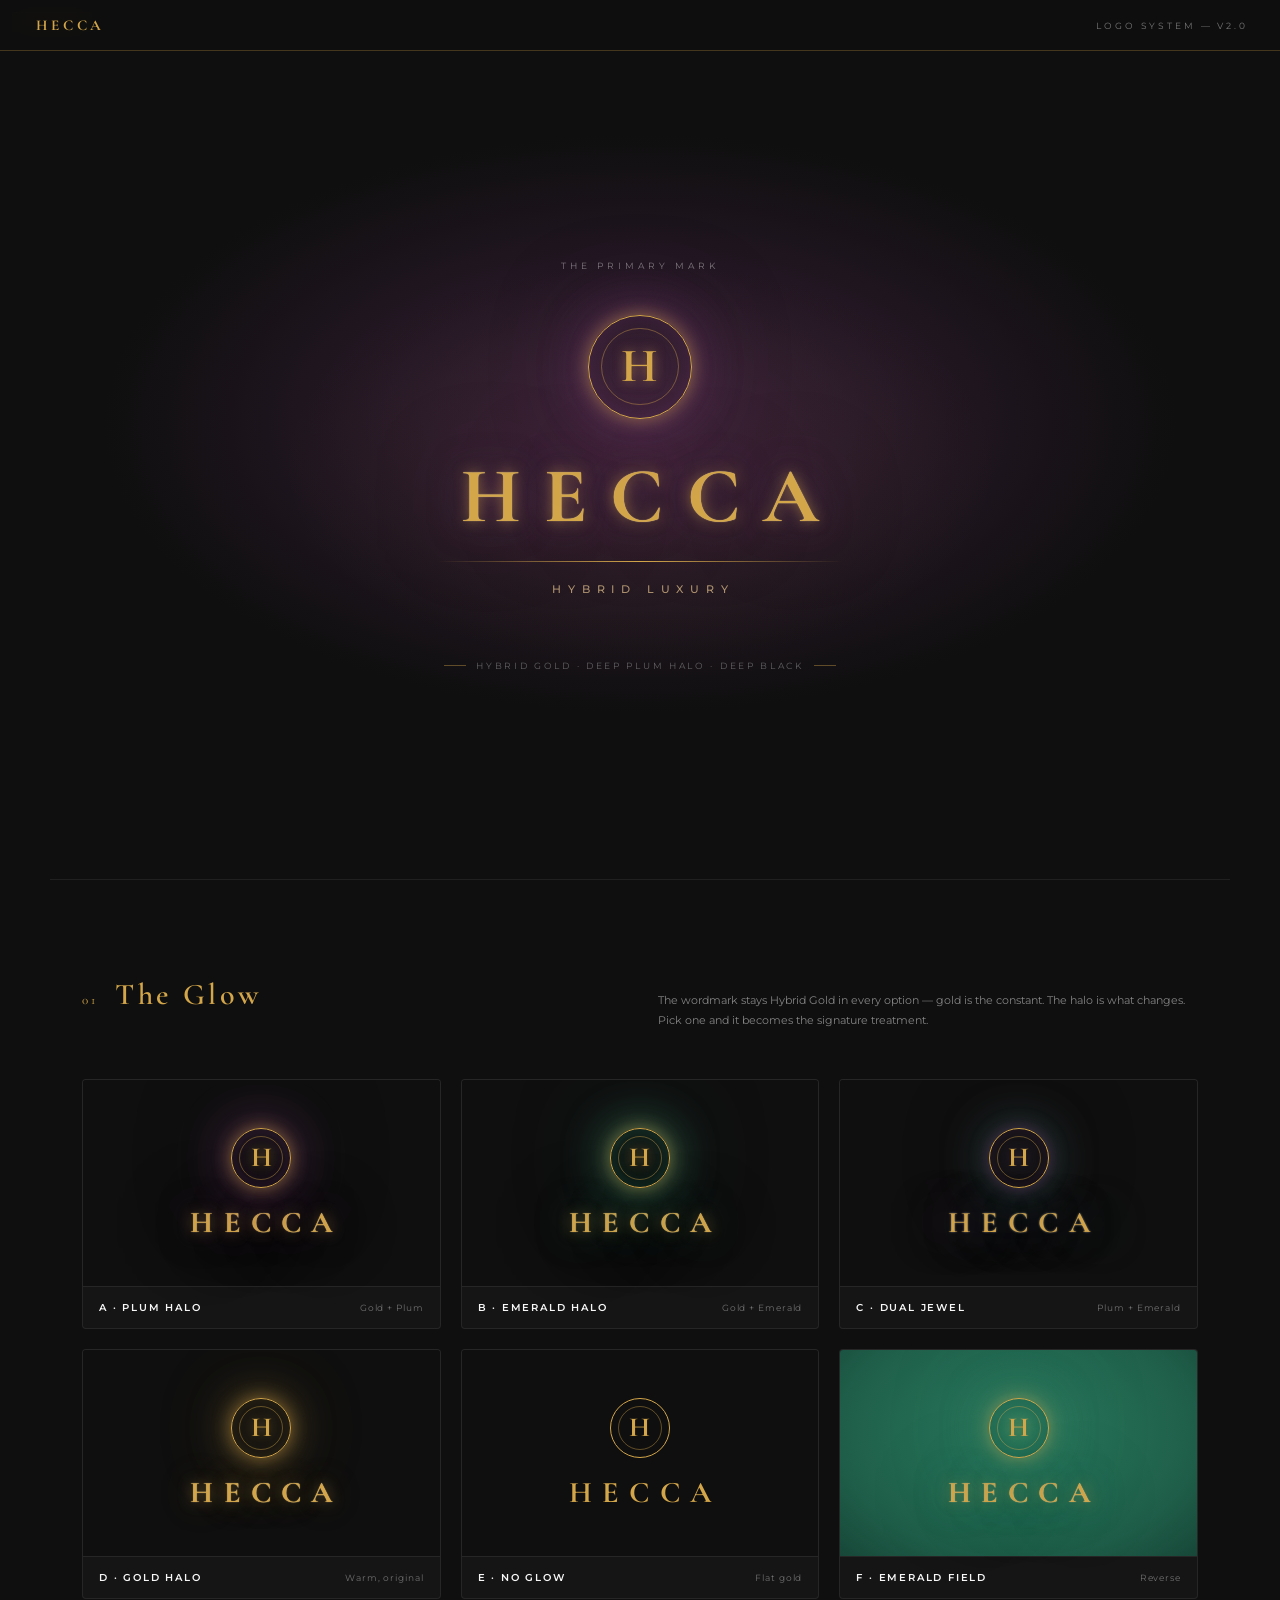
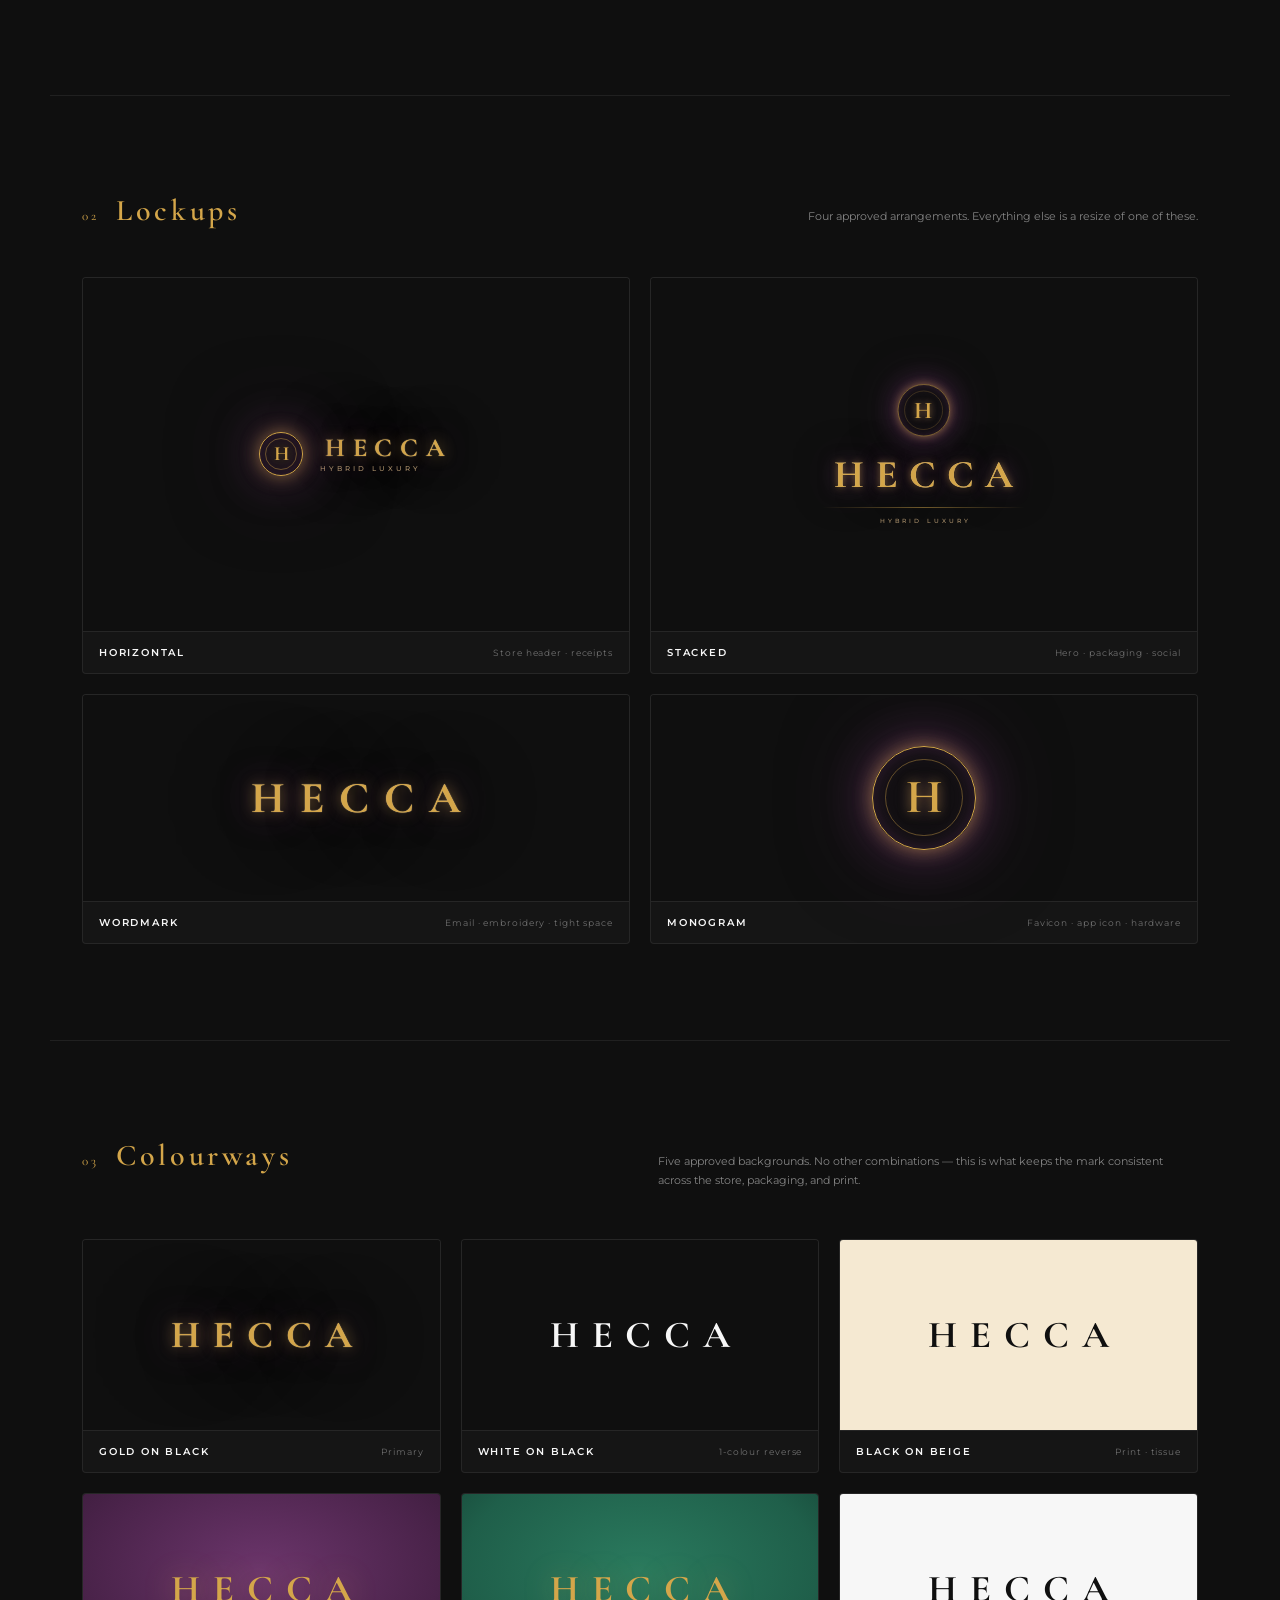
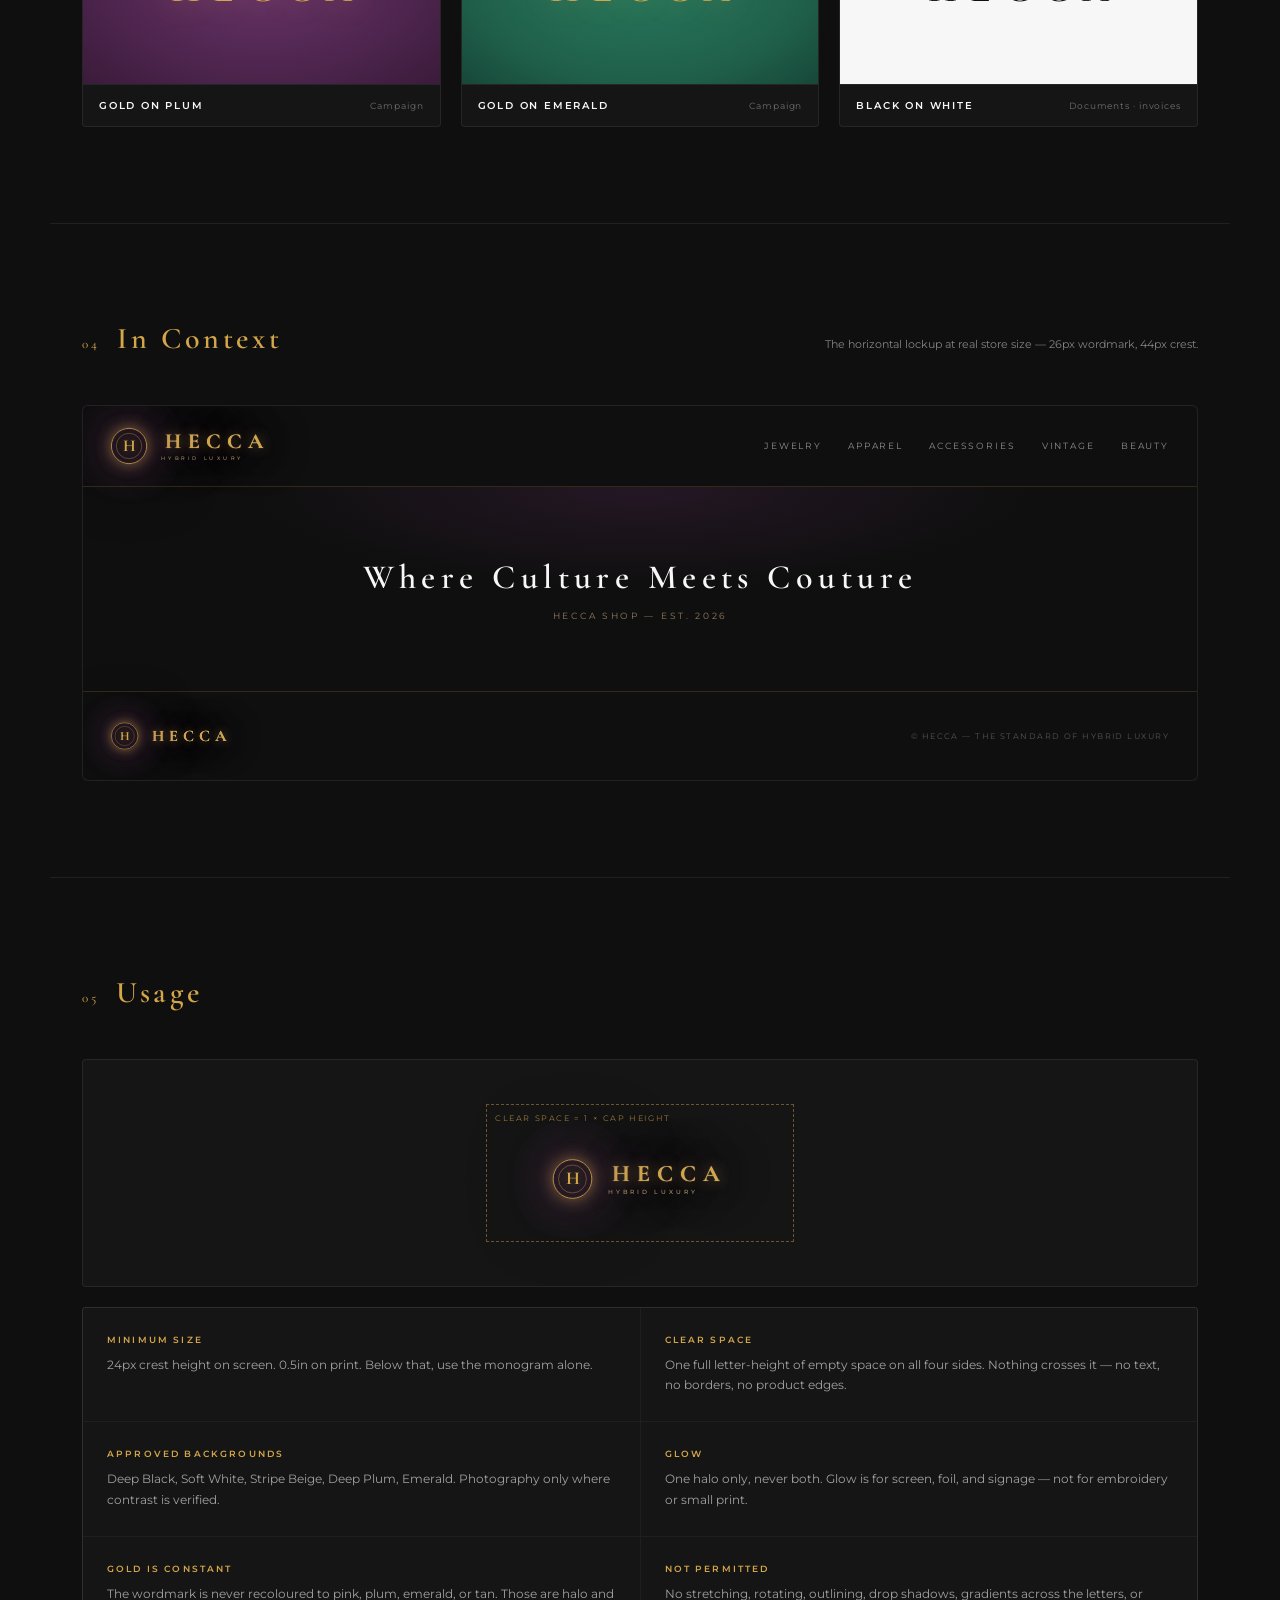
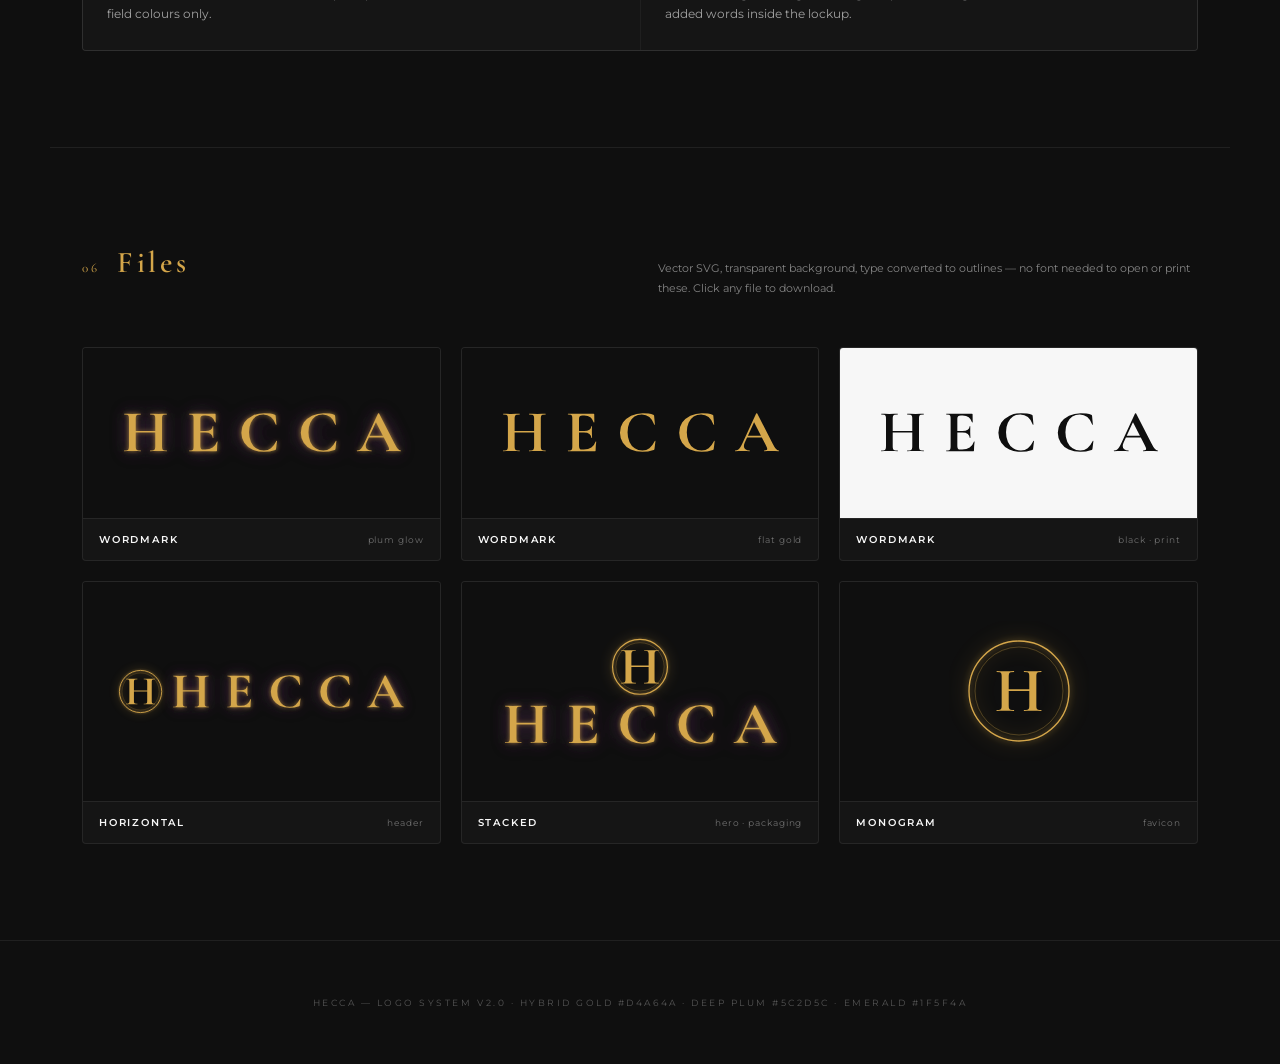
==== logo.html @ 0db58876 "Add HECCA logo system v2 with glow treatments - logo.html: spec sheet with six glow options, four lo" ====
<!DOCTYPE html>
<html lang="en">
<head>
<meta charset="UTF-8" />
<meta name="viewport" content="width=device-width, initial-scale=1.0" />
<title>HECCA — Logo System v2</title>
<link href="https://fonts.googleapis.com/css2?family=Cormorant+Garamond:ital,wght@0,400;0,500;0,600;0,700;1,400&family=Montserrat:wght@300;400;500;600;700&display=swap" rel="stylesheet" />
<style>
  :root{
    --gold:#D4A64A;
    --gold-hi:#EFD49A;
    --gold-lo:#B4863A;
    --black:#0F0F0F;
    --white:#F7F7F7;
    --pink:#E84C7F;
    --tan:#C8A97E;
    --beige:#F5E9D2;
    --plum:#5C2D5C;
    --emerald:#1F5F4A;
    --emerald-hi:#3E8C6E;
    --card:#151515;
    --line:rgba(212,166,74,.28);
  }
  *{box-sizing:border-box;margin:0;padding:0}
  html{scroll-behavior:smooth}
  body{
    background:var(--black);color:var(--white);
    font-family:'Montserrat',Arial,sans-serif;
    -webkit-font-smoothing:antialiased;
    overflow-x:hidden;
  }
  .display{font-family:'Cormorant Garamond',Georgia,serif}

  /* ============ TOP BAR ============ */
  .topbar{
    position:sticky;top:0;z-index:40;
    display:flex;justify-content:space-between;align-items:center;
    padding:16px 32px;
    background:rgba(15,15,15,.92);
    border-bottom:1px solid var(--line);
    backdrop-filter:blur(12px);
  }
  .tb-mark{
    font-family:'Cormorant Garamond',serif;font-weight:700;
    letter-spacing:.26em;font-size:15px;color:var(--gold);
    padding-left:.26em;
  }
  .tb-label{
    font-size:9px;letter-spacing:.32em;text-transform:uppercase;
    color:rgba(247,247,247,.45);
  }

  /* ============ HERO ============ */
  .hero{
    position:relative;min-height:92vh;
    display:flex;flex-direction:column;align-items:center;justify-content:center;
    padding:80px 24px;overflow:hidden;
  }
  .hero::before{
    content:'';position:absolute;inset:0;
    background:
      radial-gradient(ellipse 60% 50% at 50% 45%, rgba(92,45,92,.55) 0%, transparent 70%),
      radial-gradient(ellipse 40% 35% at 50% 50%, rgba(212,166,74,.10) 0%, transparent 70%);
    pointer-events:none;
  }
  .hero-inner{position:relative;z-index:1;display:flex;flex-direction:column;align-items:center}
  .eyebrow{
    font-size:9px;letter-spacing:.45em;text-transform:uppercase;
    color:rgba(247,247,247,.45);margin-bottom:44px;
  }
  .stamp{
    margin-top:64px;display:flex;gap:10px;align-items:center;
    font-size:9px;letter-spacing:.3em;text-transform:uppercase;
    color:rgba(247,247,247,.35);
  }
  .stamp i{width:22px;height:1px;background:rgba(212,166,74,.4);display:block}

  /* ============ LOCKUP PRIMITIVES ============ */
  .lockup{display:flex;flex-direction:column;align-items:center;gap:0}
  .crest{
    position:relative;
    width:1em;height:1em;border-radius:50%;
    border:1.5px solid var(--gold);
    display:grid;place-items:center;
    flex:none;
  }
  .crest::before{
    content:'';position:absolute;inset:12%;
    border-radius:50%;border:1px solid rgba(212,166,74,.42);
  }
  .crest-h{
    font-family:'Cormorant Garamond',serif;font-weight:700;
    font-size:.46em;line-height:1;color:var(--gold);
    padding-top:.02em;
  }
  .wordmark{
    font-family:'Cormorant Garamond',serif;font-weight:700;
    letter-spacing:.34em;padding-left:.34em;line-height:1;
    color:var(--gold);white-space:nowrap;
  }
  .tagline{
    font-size:8px;letter-spacing:.52em;padding-left:.52em;
    text-transform:uppercase;font-weight:500;
    color:rgba(200,169,126,.85);white-space:nowrap;
  }
  .hair{
    height:1px;background:linear-gradient(90deg,transparent,var(--gold),transparent);
  }

  /* ---- glow treatments ---- */
  [data-glow="plum"]{
    --g1:rgba(239,212,154,.9);
    --g2:rgba(212,166,74,.55);
    --g3:rgba(92,45,92,.85);
    --g4:rgba(92,45,92,.5);
  }
  [data-glow="emerald"]{
    --g1:rgba(239,212,154,.9);
    --g2:rgba(212,166,74,.5);
    --g3:rgba(62,140,110,.8);
    --g4:rgba(31,95,74,.55);
  }
  [data-glow="dual"]{
    --g1:rgba(247,247,247,.9);
    --g2:rgba(92,45,92,.8);
    --g3:rgba(31,95,74,.75);
    --g4:rgba(92,45,92,.35);
  }
  [data-glow="flat"]{
    --g1:transparent;--g2:transparent;--g3:transparent;--g4:transparent;
  }
  [data-glow="gold"]{
    --g1:rgba(239,212,154,.9);
    --g2:rgba(212,166,74,.55);
    --g3:rgba(212,166,74,.35);
    --g4:rgba(212,166,74,.18);
  }
  [data-glow] .wordmark, .wordmark[data-glow]{
    text-shadow:
      0 0 1px var(--g1),
      0 0 14px var(--g2),
      0 0 36px var(--g3),
      0 0 88px var(--g4);
  }
  [data-glow] .crest, .crest[data-glow]{
    box-shadow:
      0 0 18px var(--g2),
      0 0 46px var(--g3),
      0 0 90px var(--g4),
      inset 0 0 22px var(--g4);
  }
  [data-glow] .crest-h, .crest[data-glow] .crest-h{
    text-shadow:0 0 12px var(--g2), 0 0 30px var(--g3);
  }
  /* dual jewel reads as two separate light sources, not a single halo */
  [data-glow="dual"] .wordmark{
    text-shadow:
      -16px 0 44px rgba(92,45,92,.95),
      16px 0 44px rgba(31,95,74,.95),
      0 0 80px rgba(92,45,92,.45),
      0 0 2px rgba(247,247,247,.55);
  }

  /* sizes */
  .lx{--crest-size:60px}
  .lx .crest{font-size:var(--crest-size)}
  .lx .wordmark{font-size:30px}

  /* ---- stacked (hero) ---- */
  .lockup.stacked .crest{font-size:clamp(64px,9vw,104px);margin-bottom:38px}
  .lockup.stacked .wordmark{font-size:clamp(42px,8.5vw,78px);letter-spacing:.30em;padding-left:.30em}
  .lockup.stacked .wordmark + .hair{width:100%;margin:26px 0 20px}
  .lockup.stacked .tagline{font-size:11px;letter-spacing:.62em;padding-left:.62em}

  /* ---- horizontal ---- */
  .lockup.horizontal{
    flex-direction:row;align-items:center;gap:14px;
  }
  .lockup.horizontal .crest{font-size:44px;margin-bottom:0}
  .lockup.horizontal .wordmark{font-size:26px;letter-spacing:.30em;padding-left:.30em}
  .lockup.horizontal .stack{display:flex;flex-direction:column;gap:4px}
  .lockup.horizontal .tagline{font-size:6.5px;letter-spacing:.46em;padding-left:.46em}

  /* ============ SECTION SHELL ============ */
  section.block{
    max-width:1180px;margin:0 auto;padding:96px 32px;
    border-top:1px solid rgba(255,255,255,.07);
  }
  .sec-head{margin-bottom:48px;display:flex;align-items:baseline;gap:18px;flex-wrap:wrap}
  .sec-num{
    font-family:'Cormorant Garamond',serif;font-size:13px;
    color:var(--gold);letter-spacing:.2em;
  }
  .sec-title{
    font-family:'Cormorant Garamond',serif;font-size:30px;
    font-weight:600;letter-spacing:.12em;color:var(--gold);
  }
  .sec-note{
    font-size:11px;line-height:1.8;color:rgba(247,247,247,.5);
    max-width:540px;margin-left:auto;
  }

  /* ============ GRIDS ============ */
  .grid{display:grid;gap:20px}
  .g-3{grid-template-columns:repeat(3,1fr)}
  .g-2{grid-template-columns:repeat(2,1fr)}
  .g-5{grid-template-columns:repeat(5,1fr)}
  @media(max-width:900px){.g-3,.g-5{grid-template-columns:repeat(2,1fr)}.g-2{grid-template-columns:1fr}}
  @media(max-width:560px){.g-3,.g-5{grid-template-columns:1fr}}

  .tile{
    background:var(--card);
    border:1px solid rgba(255,255,255,.07);
    border-radius:4px;
    display:flex;flex-direction:column;
    overflow:hidden;
    text-decoration:none;color:inherit;
    transition:border-color .3s ease, transform .3s ease;
  }
  .tile:hover{border-color:var(--line);transform:translateY(-2px)}
  .tile-stage{
    flex:1;min-height:206px;
    display:flex;align-items:center;justify-content:center;
    padding:36px 20px;position:relative;
  }
  .tile-meta{
    border-top:1px solid rgba(255,255,255,.07);
    padding:14px 16px;display:flex;justify-content:space-between;
    align-items:baseline;gap:10px;
  }
  .tile-name{font-size:10px;letter-spacing:.18em;text-transform:uppercase;font-weight:600;color:var(--white)}
  .tile-desc{font-size:9px;letter-spacing:.1em;color:rgba(247,247,247,.4);text-align:right}
  .badge{
    position:absolute;top:12px;left:12px;
    font-size:8px;letter-spacing:.2em;text-transform:uppercase;
    padding:4px 8px;border-radius:2px;
    background:rgba(212,166,74,.14);color:var(--gold);
    border:1px solid rgba(212,166,74,.3);
  }

  /* colourway stages */
  .stage-black{background:var(--black)}
  .stage-plum{background:radial-gradient(ellipse at 50% 40%,#6B356B,#4A234A 70%,#3A1B3A)}
  .stage-emerald{background:radial-gradient(ellipse at 50% 40%,#2A7A5E,#1F5F4A 70%,#174738)}
  .stage-beige{background:var(--beige)}
  .stage-white{background:var(--white)}
  .stage-plum .wordmark,.stage-plum .crest-h{color:var(--gold)}
  .stage-emerald .wordmark,.stage-emerald .crest-h{color:var(--gold)}

  .mono-black .wordmark,.mono-black .crest-h{color:var(--black);text-shadow:none}
  .mono-black .crest{border-color:var(--black);box-shadow:none}
  .mono-black .crest::before{border-color:rgba(15,15,15,.4)}
  .mono-black .tagline{color:rgba(15,15,15,.55)}

  .mono-white .wordmark,.mono-white .crest-h{color:var(--white);text-shadow:none}
  .mono-white .crest{border-color:var(--white);box-shadow:none}
  .mono-white .crest::before{border-color:rgba(247,247,247,.45)}
  .mono-white .tagline{color:rgba(247,247,247,.55)}

  /* ============ HEADER PREVIEW ============ */
  .preview-shell{
    border:1px solid rgba(255,255,255,.08);
    border-radius:6px;overflow:hidden;background:var(--black);
  }
  .mock-header{
    display:flex;align-items:center;justify-content:space-between;
    padding:18px 28px;border-bottom:1px solid rgba(212,166,74,.18);
  }
  .mock-nav{display:flex;gap:26px}
  .mock-nav span{
    font-size:8.5px;letter-spacing:.22em;text-transform:uppercase;
    color:rgba(247,247,247,.55);
  }
  .mock-body{
    padding:70px 28px;text-align:center;
    background:
      radial-gradient(ellipse 50% 70% at 50% 0%, rgba(92,45,92,.28), transparent 70%),
      var(--black);
  }
  .mock-body .display{
    font-size:34px;font-weight:600;letter-spacing:.16em;color:var(--white);
  }
  .mock-body p{
    font-size:9px;letter-spacing:.3em;text-transform:uppercase;
    color:rgba(200,169,126,.7);margin-top:12px;
  }
  .mock-footer{
    display:flex;justify-content:space-between;align-items:center;
    padding:22px 28px;border-top:1px solid rgba(212,166,74,.18);
  }
  .mock-footer small{
    font-size:8px;letter-spacing:.18em;text-transform:uppercase;
    color:rgba(247,247,247,.3);
  }

  /* ============ RULES ============ */
  .rules{
    display:grid;grid-template-columns:repeat(2,1fr);gap:1px;
    background:rgba(255,255,255,.07);
    border:1px solid rgba(255,255,255,.07);border-radius:4px;overflow:hidden;
  }
  @media(max-width:760px){.rules{grid-template-columns:1fr}}
  .rule-cell{background:var(--card);padding:26px 24px}
  .rule-cell h4{
    font-size:9px;letter-spacing:.24em;text-transform:uppercase;
    color:var(--gold);margin-bottom:10px;font-weight:600;
  }
  .rule-cell p{font-size:11.5px;line-height:1.75;color:rgba(247,247,247,.62)}
  .dont{color:rgba(247,247,247,.42)}

  /* clear space diagram */
  .clearspace{
    display:flex;align-items:center;justify-content:center;
    padding:44px;background:var(--card);border-radius:4px;
    border:1px solid rgba(255,255,255,.07);
  }
  .cs-box{
    position:relative;padding:52px 56px 40px;
    border:1px dashed rgba(212,166,74,.45);
  }
  .cs-label{
    position:absolute;font-size:8px;letter-spacing:.2em;
    text-transform:uppercase;color:rgba(212,166,74,.7);
  }

  footer.page-foot{
    padding:56px 32px;text-align:center;
    border-top:1px solid rgba(255,255,255,.07);
  }
  footer.page-foot p{
    font-size:9px;letter-spacing:.28em;text-transform:uppercase;
    color:rgba(247,247,247,.3);
  }
</style>
</head>
<body>

<div class="topbar">
  <span class="tb-mark">HECCA</span>
  <span class="tb-label">Logo System — v2.0</span>
</div>

<!-- ============ HERO ============ -->
<div class="hero">
  <div class="hero-inner">
    <p class="eyebrow">The Primary Mark</p>

    <div class="lockup stacked" data-glow="plum">
      <div class="crest"><span class="crest-h">H</span></div>
      <div class="wordmark">HECCA</div>
      <div class="hair"></div>
      <div class="tagline">Hybrid Luxury</div>
    </div>

    <div class="stamp">
      <i></i><span>Hybrid Gold · Deep Plum halo · Deep Black</span><i></i>
    </div>
  </div>
</div>

<!-- ============ 01 GLOW OPTIONS ============ -->
<section class="block">
  <div class="sec-head">
    <span class="sec-num">01</span>
    <h2 class="sec-title">The Glow</h2>
    <p class="sec-note">
      The wordmark stays Hybrid Gold in every option — gold is the constant. The halo
      is what changes. Pick one and it becomes the signature treatment.
    </p>
  </div>

  <div class="grid g-3">
    <div class="tile">
      <div class="badge">Proposed</div>
      <div class="tile-stage stage-black">
        <div class="lockup lx" data-glow="plum">
          <div class="crest" style="margin-bottom:20px"><span class="crest-h">H</span></div>
          <div class="wordmark">HECCA</div>
        </div>
      </div>
      <div class="tile-meta">
        <span class="tile-name">A · Plum Halo</span>
        <span class="tile-desc">Gold + Plum</span>
      </div>
    </div>

    <div class="tile">
      <div class="tile-stage stage-black">
        <div class="lockup lx" data-glow="emerald">
          <div class="crest" style="margin-bottom:20px"><span class="crest-h">H</span></div>
          <div class="wordmark">HECCA</div>
        </div>
      </div>
      <div class="tile-meta">
        <span class="tile-name">B · Emerald Halo</span>
        <span class="tile-desc">Gold + Emerald</span>
      </div>
    </div>

    <div class="tile">
      <div class="tile-stage stage-black">
        <div class="lockup lx" data-glow="dual">
          <div class="crest" style="margin-bottom:20px"><span class="crest-h">H</span></div>
          <div class="wordmark">HECCA</div>
        </div>
      </div>
      <div class="tile-meta">
        <span class="tile-name">C · Dual Jewel</span>
        <span class="tile-desc">Plum + Emerald</span>
      </div>
    </div>

    <div class="tile">
      <div class="tile-stage stage-black">
        <div class="lockup lx" data-glow="gold">
          <div class="crest" style="margin-bottom:20px"><span class="crest-h">H</span></div>
          <div class="wordmark">HECCA</div>
        </div>
      </div>
      <div class="tile-meta">
        <span class="tile-name">D · Gold Halo</span>
        <span class="tile-desc">Warm, original</span>
      </div>
    </div>

    <div class="tile">
      <div class="tile-stage stage-black">
        <div class="lockup lx" data-glow="flat">
          <div class="crest" style="margin-bottom:20px"><span class="crest-h">H</span></div>
          <div class="wordmark">HECCA</div>
        </div>
      </div>
      <div class="tile-meta">
        <span class="tile-name">E · No Glow</span>
        <span class="tile-desc">Flat gold</span>
      </div>
    </div>

    <div class="tile">
      <div class="tile-stage stage-emerald">
        <div class="lockup lx" data-glow="emerald">
          <div class="crest" style="margin-bottom:20px"><span class="crest-h">H</span></div>
          <div class="wordmark">HECCA</div>
        </div>
      </div>
      <div class="tile-meta">
        <span class="tile-name">F · Emerald Field</span>
        <span class="tile-desc">Reverse</span>
      </div>
    </div>
  </div>
</section>

<!-- ============ 02 LOCKUPS ============ -->
<section class="block">
  <div class="sec-head">
    <span class="sec-num">02</span>
    <h2 class="sec-title">Lockups</h2>
    <p class="sec-note">
      Four approved arrangements. Everything else is a resize of one of these.
    </p>
  </div>

  <div class="grid g-2">
    <div class="tile">
      <div class="tile-stage stage-black">
        <div class="lockup horizontal" data-glow="plum">
          <div class="crest"><span class="crest-h">H</span></div>
          <div class="stack">
            <div class="wordmark">HECCA</div>
            <div class="tagline">Hybrid Luxury</div>
          </div>
        </div>
      </div>
      <div class="tile-meta">
        <span class="tile-name">Horizontal</span>
        <span class="tile-desc">Store header · receipts</span>
      </div>
    </div>

    <div class="tile">
      <div class="tile-stage stage-black" style="min-height:250px">
        <div class="lockup stacked" data-glow="plum" style="transform:scale(.5)">
          <div class="crest"><span class="crest-h">H</span></div>
          <div class="wordmark">HECCA</div>
          <div class="hair"></div>
          <div class="tagline">Hybrid Luxury</div>
        </div>
      </div>
      <div class="tile-meta">
        <span class="tile-name">Stacked</span>
        <span class="tile-desc">Hero · packaging · social</span>
      </div>
    </div>

    <div class="tile">
      <div class="tile-stage stage-black">
        <div class="wordmark" data-glow="plum" style="font-size:44px;color:var(--gold)">HECCA</div>
      </div>
      <div class="tile-meta">
        <span class="tile-name">Wordmark</span>
        <span class="tile-desc">Email · embroidery · tight space</span>
      </div>
    </div>

    <div class="tile">
      <div class="tile-stage stage-black">
        <div class="crest" data-glow="plum" style="font-size:104px"><span class="crest-h">H</span></div>
      </div>
      <div class="tile-meta">
        <span class="tile-name">Monogram</span>
        <span class="tile-desc">Favicon · app icon · hardware</span>
      </div>
    </div>
  </div>
</section>

<!-- ============ 03 COLOURWAYS ============ -->
<section class="block">
  <div class="sec-head">
    <span class="sec-num">03</span>
    <h2 class="sec-title">Colourways</h2>
    <p class="sec-note">
      Five approved backgrounds. No other combinations — this is what keeps the mark
      consistent across the store, packaging, and print.
    </p>
  </div>

  <div class="grid g-3">
    <div class="tile">
      <div class="tile-stage stage-black" style="min-height:190px">
        <div class="wordmark" data-glow="plum" style="font-size:38px;color:var(--gold)">HECCA</div>
      </div>
      <div class="tile-meta"><span class="tile-name">Gold on Black</span><span class="tile-desc">Primary</span></div>
    </div>

    <div class="tile">
      <div class="tile-stage stage-black mono-white" style="min-height:190px">
        <div class="wordmark" style="font-size:38px">HECCA</div>
      </div>
      <div class="tile-meta"><span class="tile-name">White on Black</span><span class="tile-desc">1-colour reverse</span></div>
    </div>

    <div class="tile">
      <div class="tile-stage stage-beige mono-black" style="min-height:190px">
        <div class="wordmark" style="font-size:38px">HECCA</div>
      </div>
      <div class="tile-meta"><span class="tile-name">Black on Beige</span><span class="tile-desc">Print · tissue</span></div>
    </div>

    <div class="tile">
      <div class="tile-stage stage-plum" style="min-height:190px">
        <div class="wordmark" style="font-size:38px;text-shadow:0 0 30px rgba(212,166,74,.45)">HECCA</div>
      </div>
      <div class="tile-meta"><span class="tile-name">Gold on Plum</span><span class="tile-desc">Campaign</span></div>
    </div>

    <div class="tile">
      <div class="tile-stage stage-emerald" style="min-height:190px">
        <div class="wordmark" style="font-size:38px;text-shadow:0 0 30px rgba(212,166,74,.4)">HECCA</div>
      </div>
      <div class="tile-meta"><span class="tile-name">Gold on Emerald</span><span class="tile-desc">Campaign</span></div>
    </div>

    <div class="tile">
      <div class="tile-stage stage-white mono-black" style="min-height:190px">
        <div class="wordmark" style="font-size:38px">HECCA</div>
      </div>
      <div class="tile-meta"><span class="tile-name">Black on White</span><span class="tile-desc">Documents · invoices</span></div>
    </div>
  </div>
</section>

<!-- ============ 04 IN CONTEXT ============ -->
<section class="block">
  <div class="sec-head">
    <span class="sec-num">04</span>
    <h2 class="sec-title">In Context</h2>
    <p class="sec-note">
      The horizontal lockup at real store size — 26px wordmark, 44px crest.
    </p>
  </div>

  <div class="preview-shell">
    <div class="mock-header">
      <div class="lockup horizontal" data-glow="plum" style="transform:scale(.82);transform-origin:left center">
        <div class="crest"><span class="crest-h">H</span></div>
        <div class="stack">
          <div class="wordmark">HECCA</div>
          <div class="tagline">Hybrid Luxury</div>
        </div>
      </div>
      <div class="mock-nav">
        <span>Jewelry</span><span>Apparel</span><span>Accessories</span><span>Vintage</span><span>Beauty</span>
      </div>
    </div>

    <div class="mock-body">
      <div class="display">Where Culture Meets Couture</div>
      <p>Hecca Shop — Est. 2026</p>
    </div>

    <div class="mock-footer">
      <div class="lockup horizontal" data-glow="plum" style="transform:scale(.62);transform-origin:left center">
        <div class="crest"><span class="crest-h">H</span></div>
        <div class="stack">
          <div class="wordmark">HECCA</div>
        </div>
      </div>
      <small>© HECCA — The Standard of Hybrid Luxury</small>
    </div>
  </div>
</section>

<!-- ============ 05 RULES ============ -->
<section class="block">
  <div class="sec-head">
    <span class="sec-num">05</span>
    <h2 class="sec-title">Usage</h2>
  </div>

  <div class="clearspace" style="margin-bottom:20px">
    <div class="cs-box">
      <span class="cs-label" style="top:8px;left:8px">Clear space = 1 × cap height</span>
      <div class="lockup horizontal" data-glow="plum" style="transform:scale(.9)">
        <div class="crest"><span class="crest-h">H</span></div>
        <div class="stack">
          <div class="wordmark">HECCA</div>
          <div class="tagline">Hybrid Luxury</div>
        </div>
      </div>
    </div>
  </div>

  <div class="rules">
    <div class="rule-cell">
      <h4>Minimum size</h4>
      <p>24px crest height on screen. 0.5in on print. Below that, use the monogram alone.</p>
    </div>
    <div class="rule-cell">
      <h4>Clear space</h4>
      <p>One full letter-height of empty space on all four sides. Nothing crosses it — no text, no borders, no product edges.</p>
    </div>
    <div class="rule-cell">
      <h4>Approved backgrounds</h4>
      <p>Deep Black, Soft White, Stripe Beige, Deep Plum, Emerald. Photography only where contrast is verified.</p>
    </div>
    <div class="rule-cell">
      <h4>Glow</h4>
      <p>One halo only, never both. Glow is for screen, foil, and signage — not for embroidery or small print.</p>
    </div>
    <div class="rule-cell">
      <h4>Gold is constant</h4>
      <p>The wordmark is never recoloured to pink, plum, emerald, or tan. Those are halo and field colours only.</p>
    </div>
    <div class="rule-cell">
      <h4 class="dont">Not permitted</h4>
      <p class="dont">No stretching, rotating, outlining, drop shadows, gradients across the letters, or added words inside the lockup.</p>
    </div>
  </div>
</section>

<!-- ============ 06 FILES ============ -->
<section class="block">
  <div class="sec-head">
    <span class="sec-num">06</span>
    <h2 class="sec-title">Files</h2>
    <p class="sec-note">
      Vector SVG, transparent background, type converted to outlines — no font needed
      to open or print these. Click any file to download.
    </p>
  </div>

  <div class="grid g-3">
    <a class="tile" href="logos/hecca-wordmark-plum.svg" download>
      <div class="tile-stage stage-black" style="min-height:170px">
        <img src="logos/hecca-wordmark-plum.svg" alt="HECCA wordmark with plum glow" style="max-width:100%;max-height:120px" />
      </div>
      <div class="tile-meta"><span class="tile-name">Wordmark</span><span class="tile-desc">plum glow</span></div>
    </a>

    <a class="tile" href="logos/hecca-wordmark-flat.svg" download>
      <div class="tile-stage stage-black" style="min-height:170px">
        <img src="logos/hecca-wordmark-flat.svg" alt="HECCA flat gold wordmark" style="max-width:100%;max-height:120px" />
      </div>
      <div class="tile-meta"><span class="tile-name">Wordmark</span><span class="tile-desc">flat gold</span></div>
    </a>

    <a class="tile" href="logos/hecca-wordmark-black.svg" download>
      <div class="tile-stage stage-white" style="min-height:170px">
        <img src="logos/hecca-wordmark-black.svg" alt="HECCA black wordmark" style="max-width:100%;max-height:120px" />
      </div>
      <div class="tile-meta"><span class="tile-name">Wordmark</span><span class="tile-desc">black · print</span></div>
    </a>

    <a class="tile" href="logos/hecca-lockup-horizontal-plum.svg" download>
      <div class="tile-stage stage-black" style="min-height:170px">
        <img src="logos/hecca-lockup-horizontal-plum.svg" alt="HECCA horizontal lockup" style="max-width:100%;max-height:100px" />
      </div>
      <div class="tile-meta"><span class="tile-name">Horizontal</span><span class="tile-desc">header</span></div>
    </a>

    <a class="tile" href="logos/hecca-lockup-stacked-plum.svg" download>
      <div class="tile-stage stage-black" style="min-height:170px">
        <img src="logos/hecca-lockup-stacked-plum.svg" alt="HECCA stacked lockup" style="max-width:100%;max-height:150px" />
      </div>
      <div class="tile-meta"><span class="tile-name">Stacked</span><span class="tile-desc">hero · packaging</span></div>
    </a>

    <a class="tile" href="logos/hecca-monogram-plum.svg" download>
      <div class="tile-stage stage-black" style="min-height:170px">
        <img src="logos/hecca-monogram-plum.svg" alt="HECCA monogram" style="max-width:100%;max-height:140px" />
      </div>
      <div class="tile-meta"><span class="tile-name">Monogram</span><span class="tile-desc">favicon</span></div>
    </a>
  </div>
</section>

<footer class="page-foot">
  <p>HECCA — Logo System v2.0 · Hybrid Gold #D4A64A · Deep Plum #5C2D5C · Emerald #1F5F4A</p>
</footer>

</body>
</html>
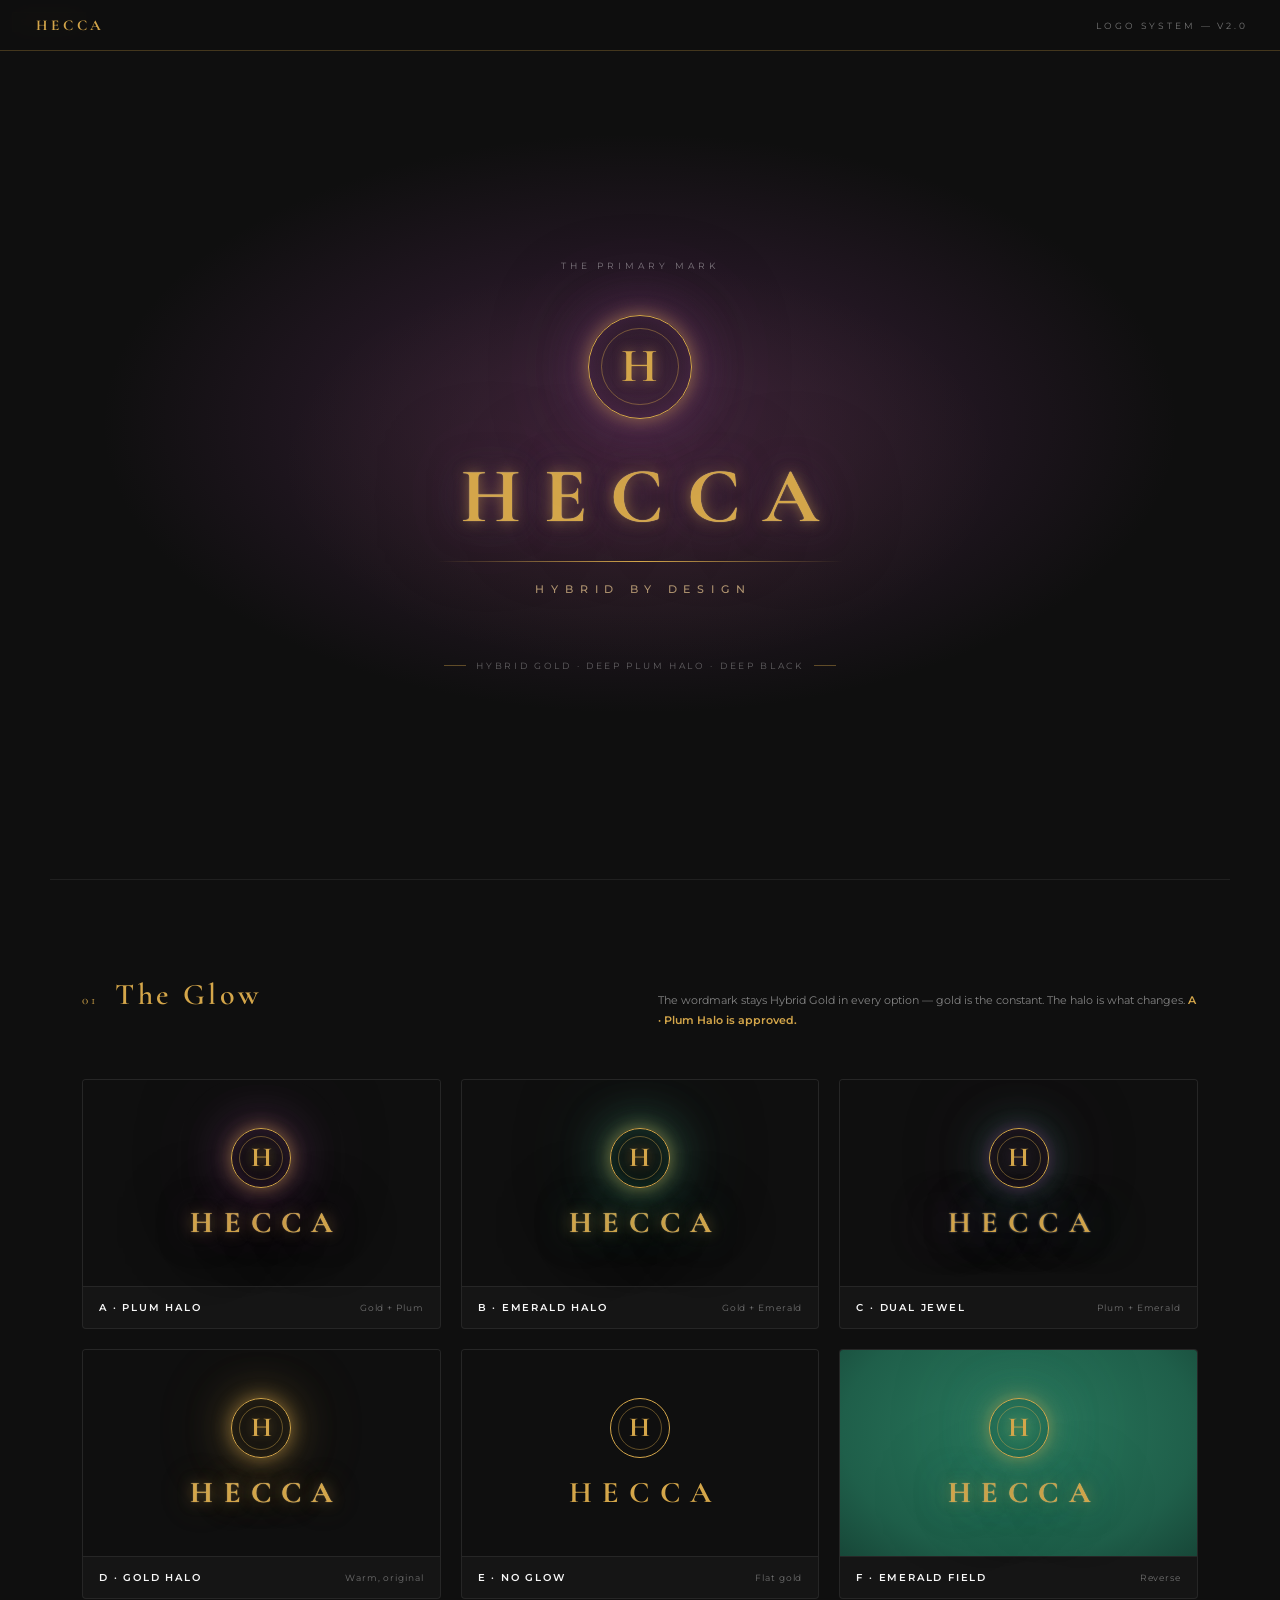
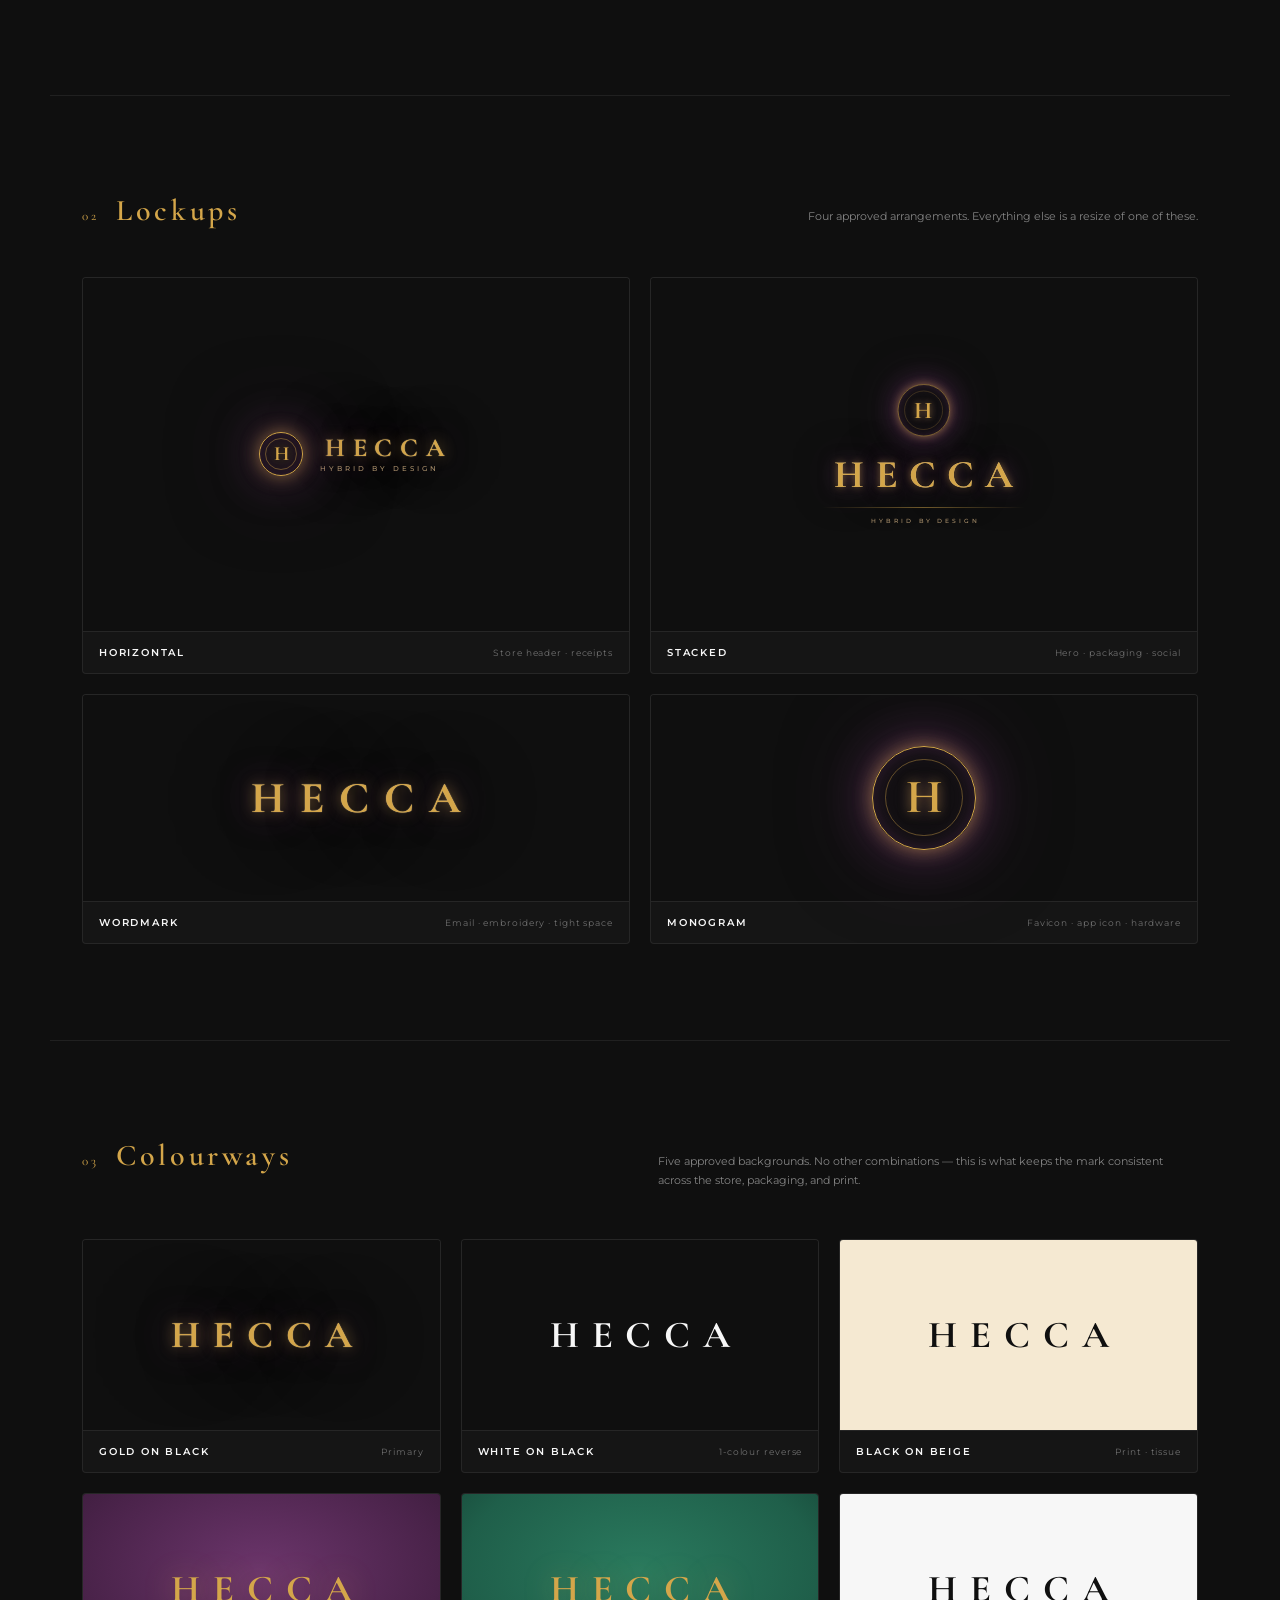
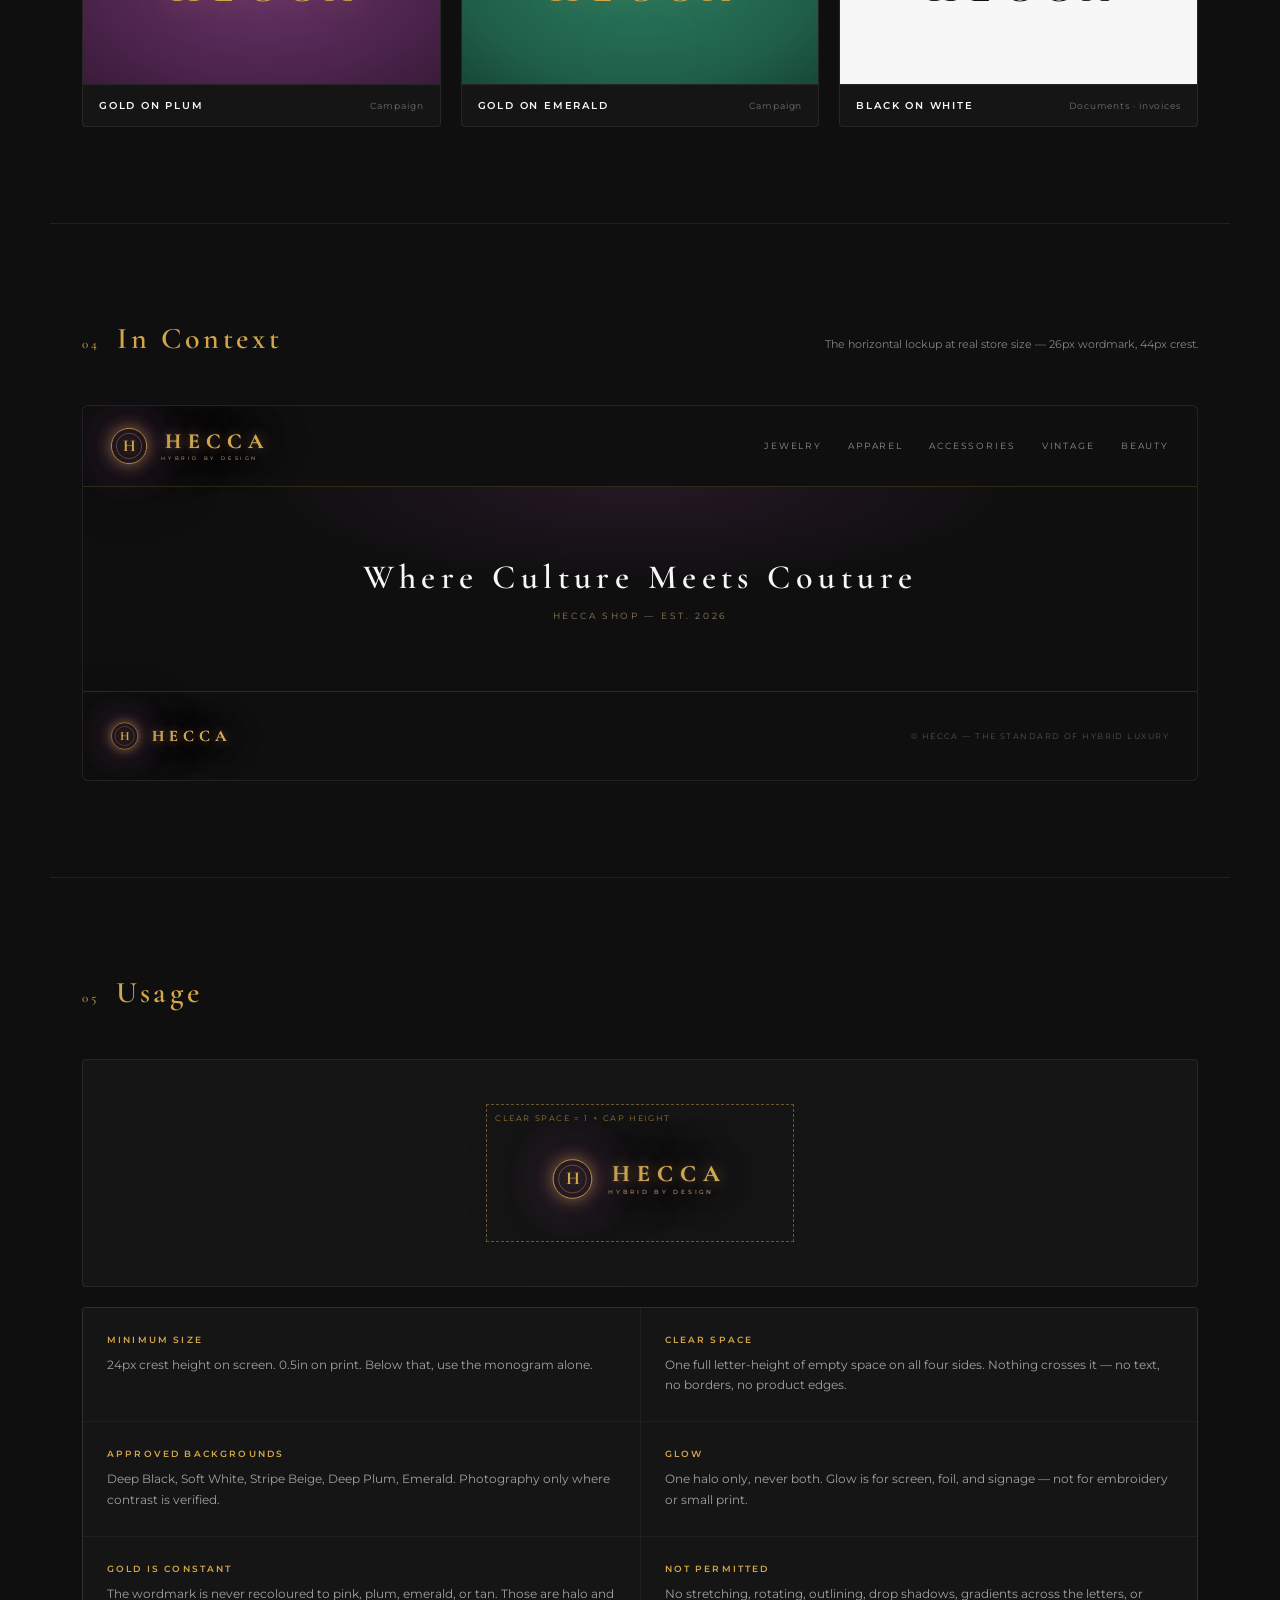
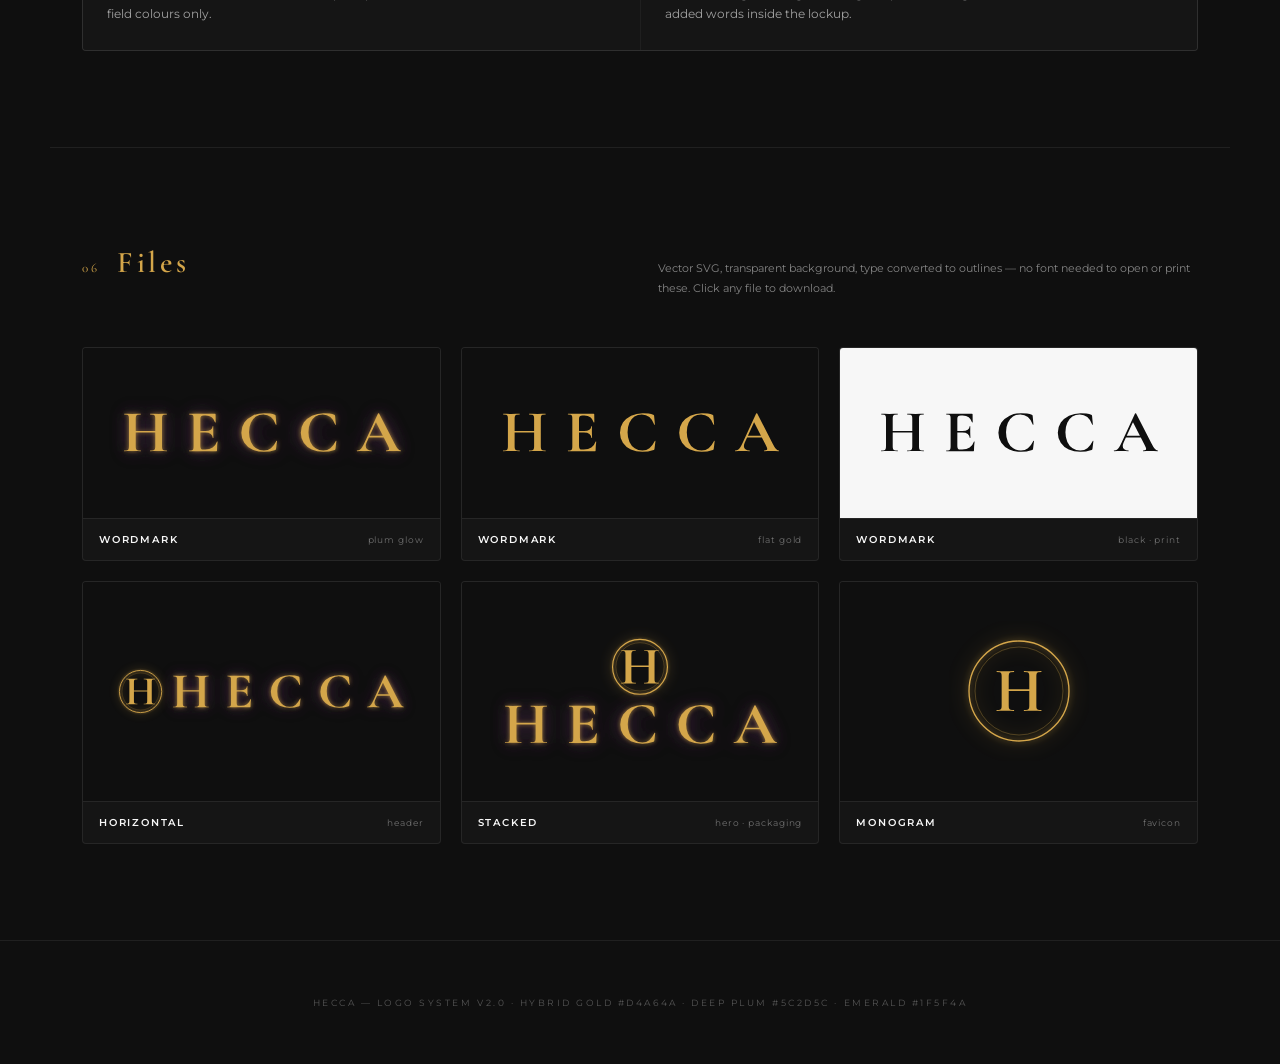
==== commit c0f54a06: "Lock logo tagline to HYBRID BY DESIGN - Replaces "Hybrid Luxury" with "Hybrid By Design" across the " ====
--- a/logo.html
+++ b/logo.html
@@ -349,7 +349,7 @@
       <div class="crest"><span class="crest-h">H</span></div>
       <div class="wordmark">HECCA</div>
       <div class="hair"></div>
-      <div class="tagline">Hybrid Luxury</div>
+      <div class="tagline">Hybrid By Design</div>
     </div>
 
     <div class="stamp">
@@ -365,13 +365,13 @@
     <h2 class="sec-title">The Glow</h2>
     <p class="sec-note">
       The wordmark stays Hybrid Gold in every option — gold is the constant. The halo
-      is what changes. Pick one and it becomes the signature treatment.
+      is what changes. <strong style="color:var(--gold);font-weight:600">A · Plum Halo is approved.</strong>
     </p>
   </div>
 
   <div class="grid g-3">
     <div class="tile">
-      <div class="badge">Proposed</div>
+      <div class="badge">Selected</div>
       <div class="tile-stage stage-black">
         <div class="lockup lx" data-glow="plum">
           <div class="crest" style="margin-bottom:20px"><span class="crest-h">H</span></div>
@@ -468,7 +468,7 @@
           <div class="crest"><span class="crest-h">H</span></div>
           <div class="stack">
             <div class="wordmark">HECCA</div>
-            <div class="tagline">Hybrid Luxury</div>
+            <div class="tagline">Hybrid By Design</div>
           </div>
         </div>
       </div>
@@ -484,7 +484,7 @@
           <div class="crest"><span class="crest-h">H</span></div>
           <div class="wordmark">HECCA</div>
           <div class="hair"></div>
-          <div class="tagline">Hybrid Luxury</div>
+          <div class="tagline">Hybrid By Design</div>
         </div>
       </div>
       <div class="tile-meta">
@@ -587,7 +587,7 @@
         <div class="crest"><span class="crest-h">H</span></div>
         <div class="stack">
           <div class="wordmark">HECCA</div>
-          <div class="tagline">Hybrid Luxury</div>
+          <div class="tagline">Hybrid By Design</div>
         </div>
       </div>
       <div class="mock-nav">
@@ -626,7 +626,7 @@
         <div class="crest"><span class="crest-h">H</span></div>
         <div class="stack">
           <div class="wordmark">HECCA</div>
-          <div class="tagline">Hybrid Luxury</div>
+          <div class="tagline">Hybrid By Design</div>
         </div>
       </div>
     </div>
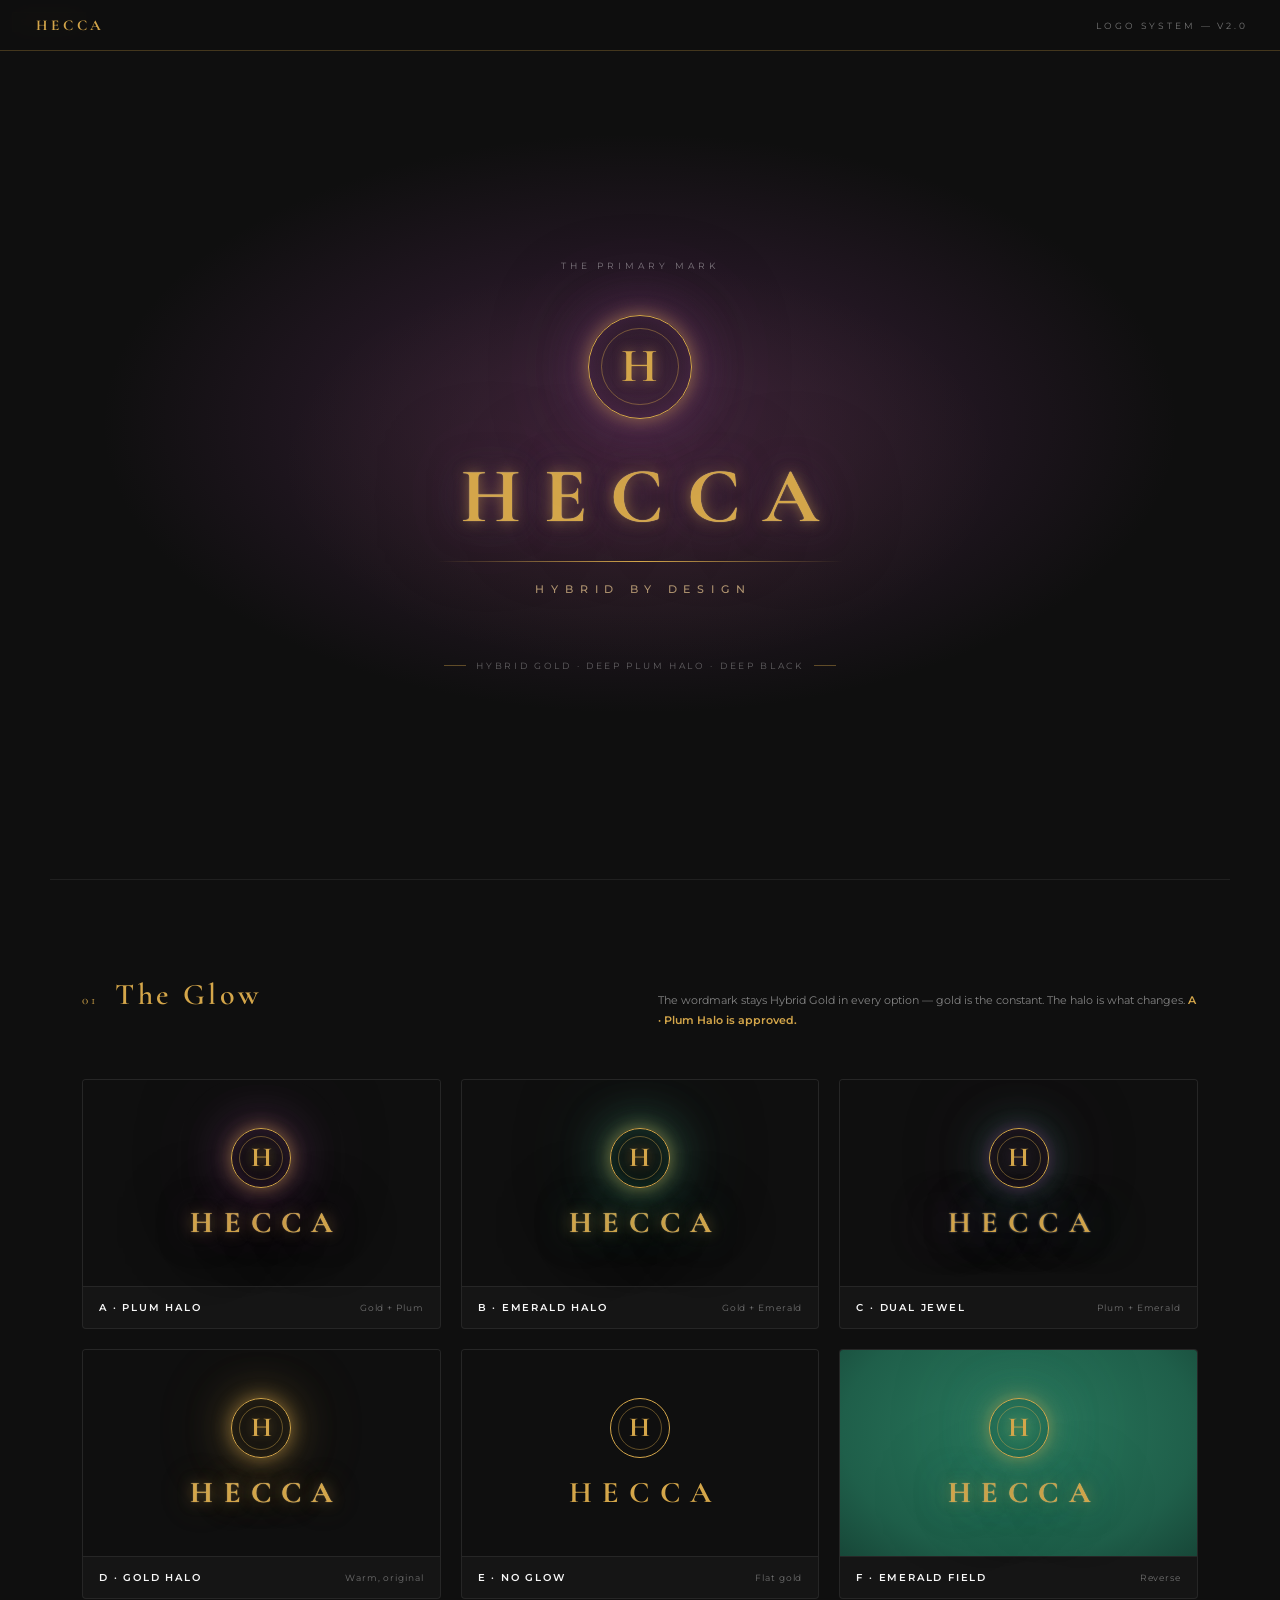
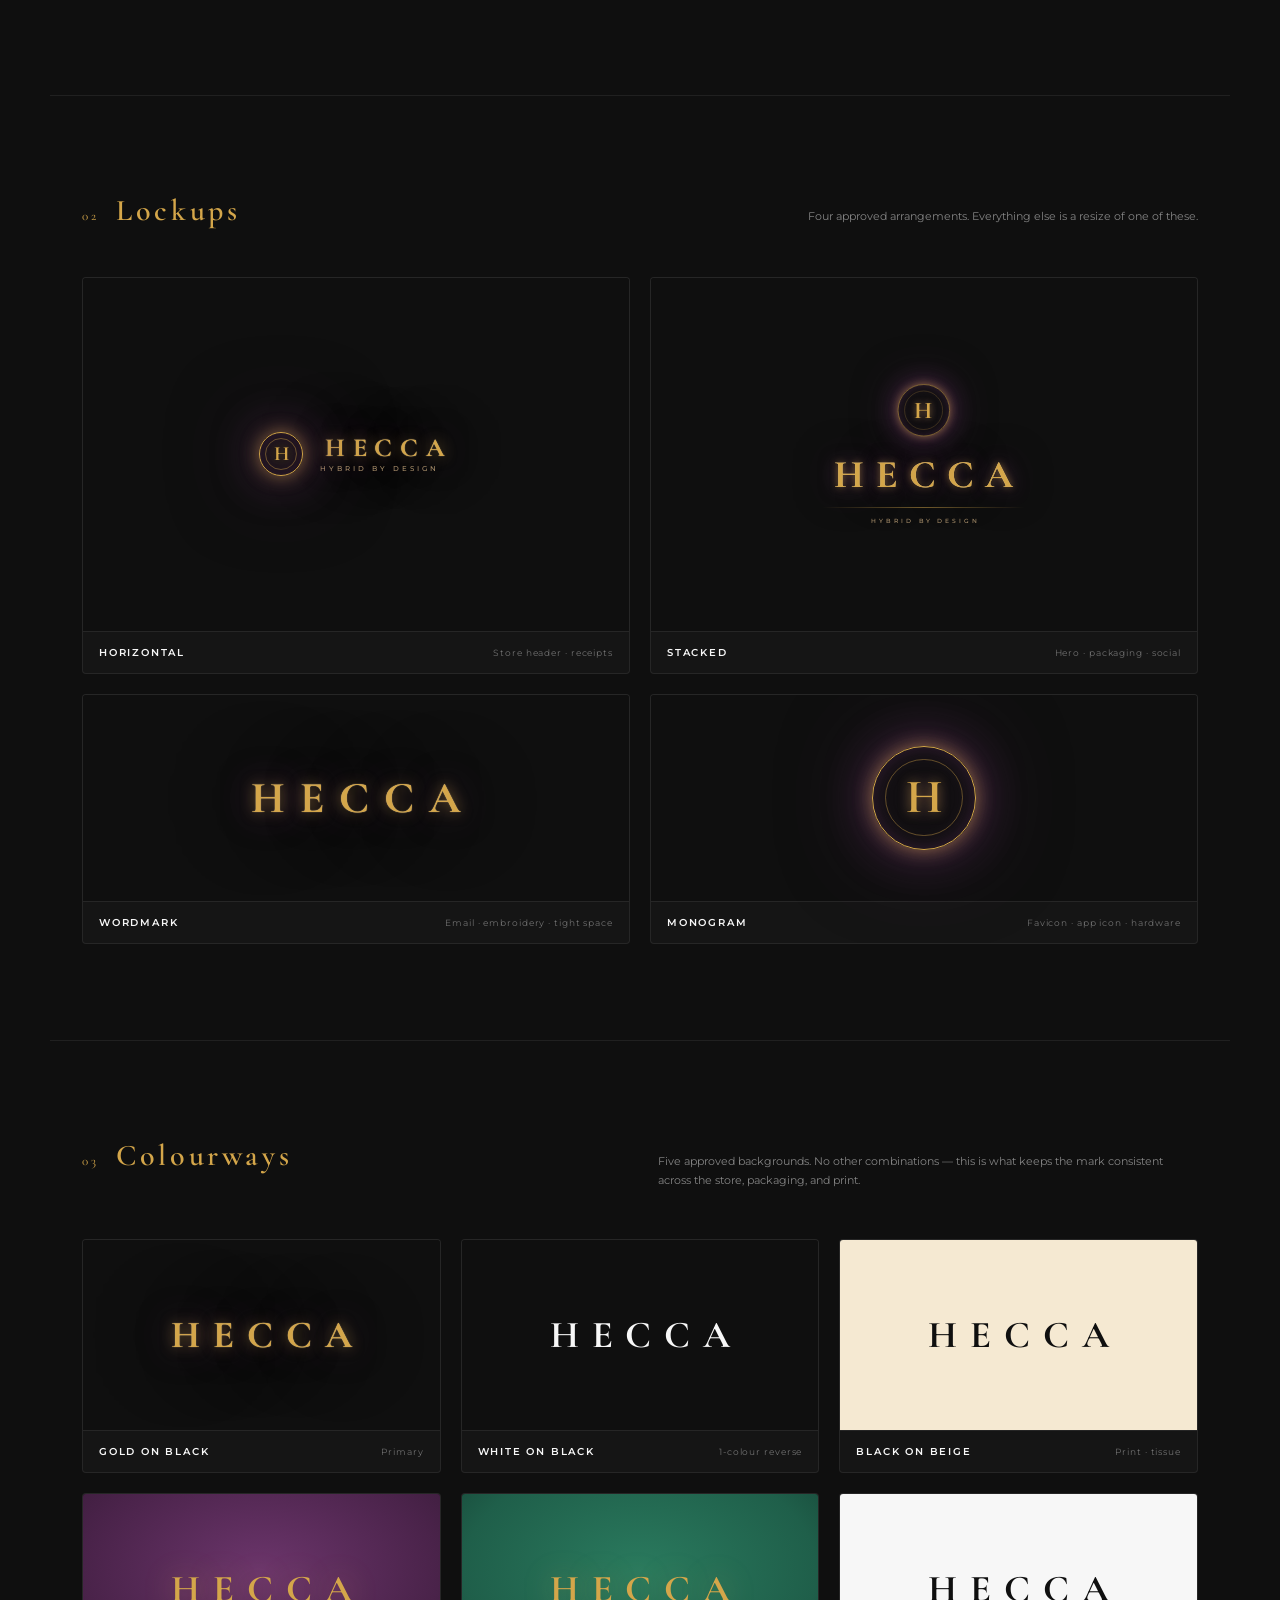
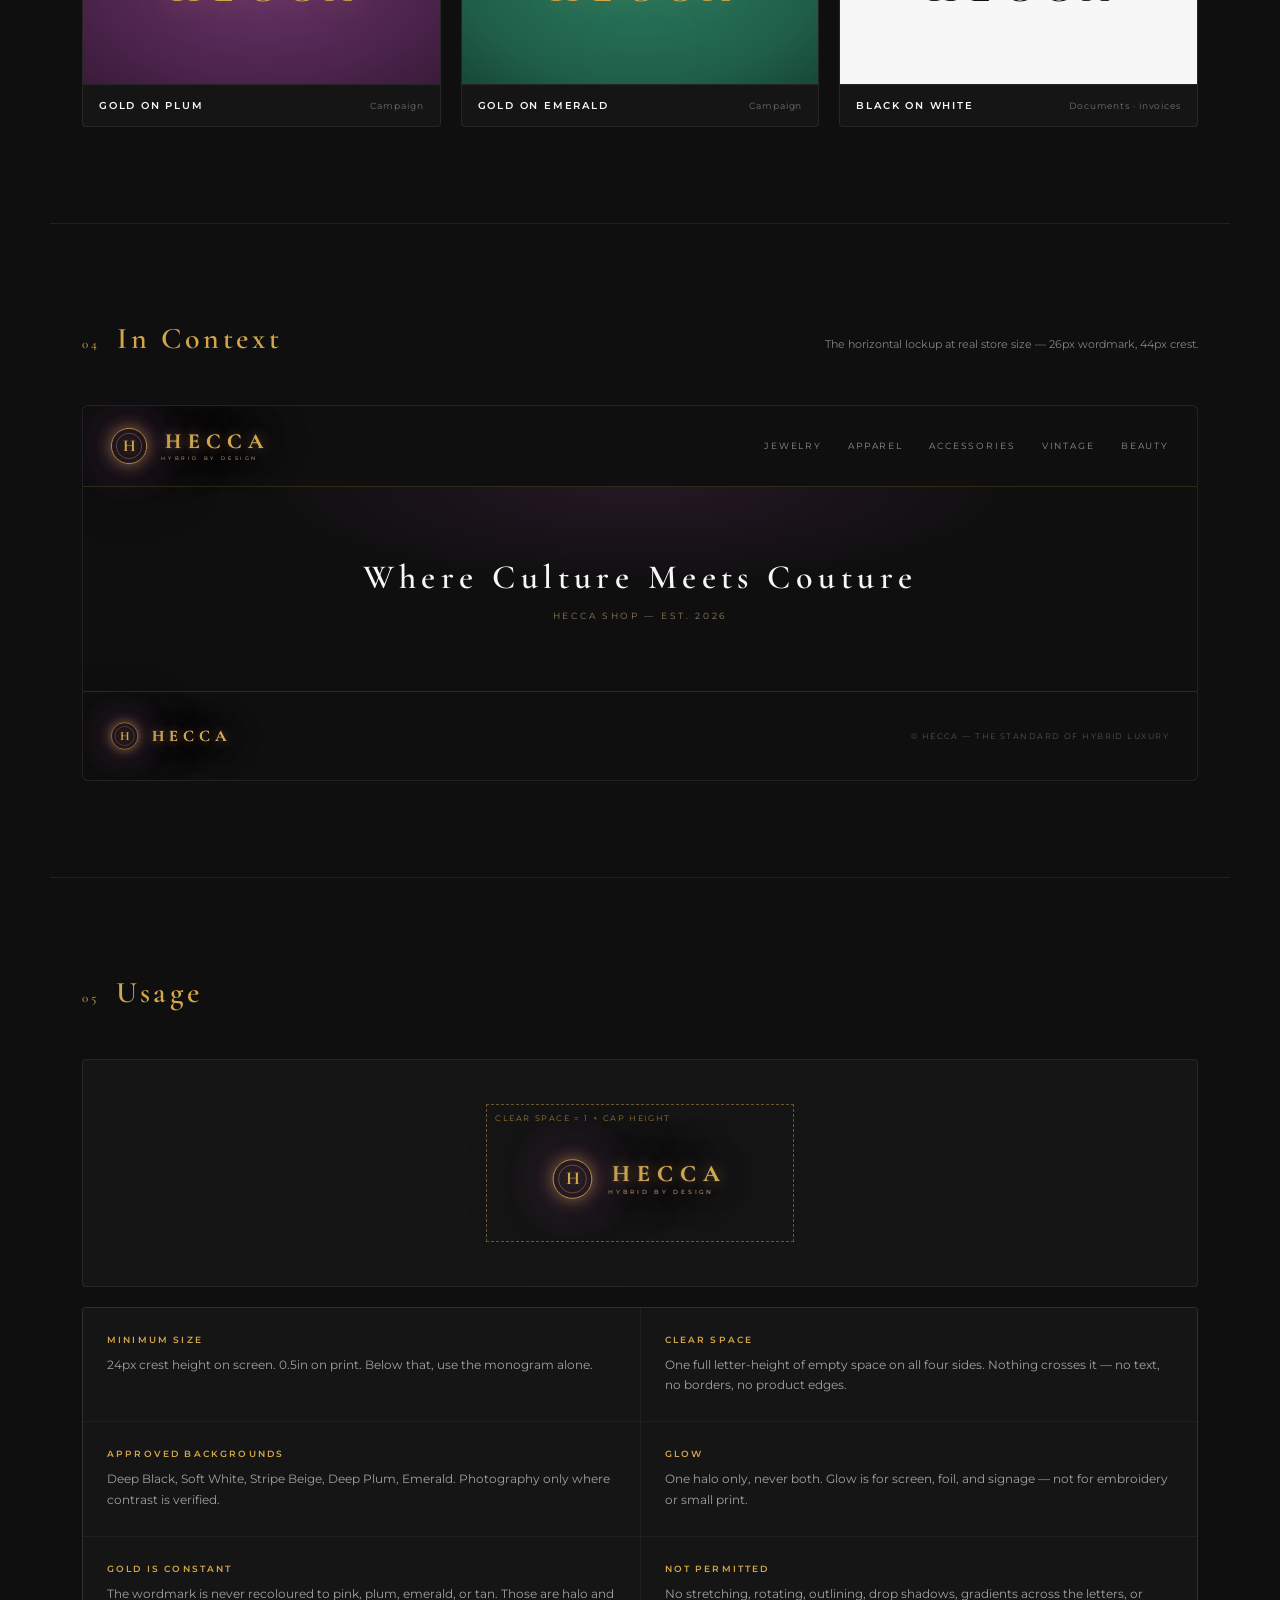
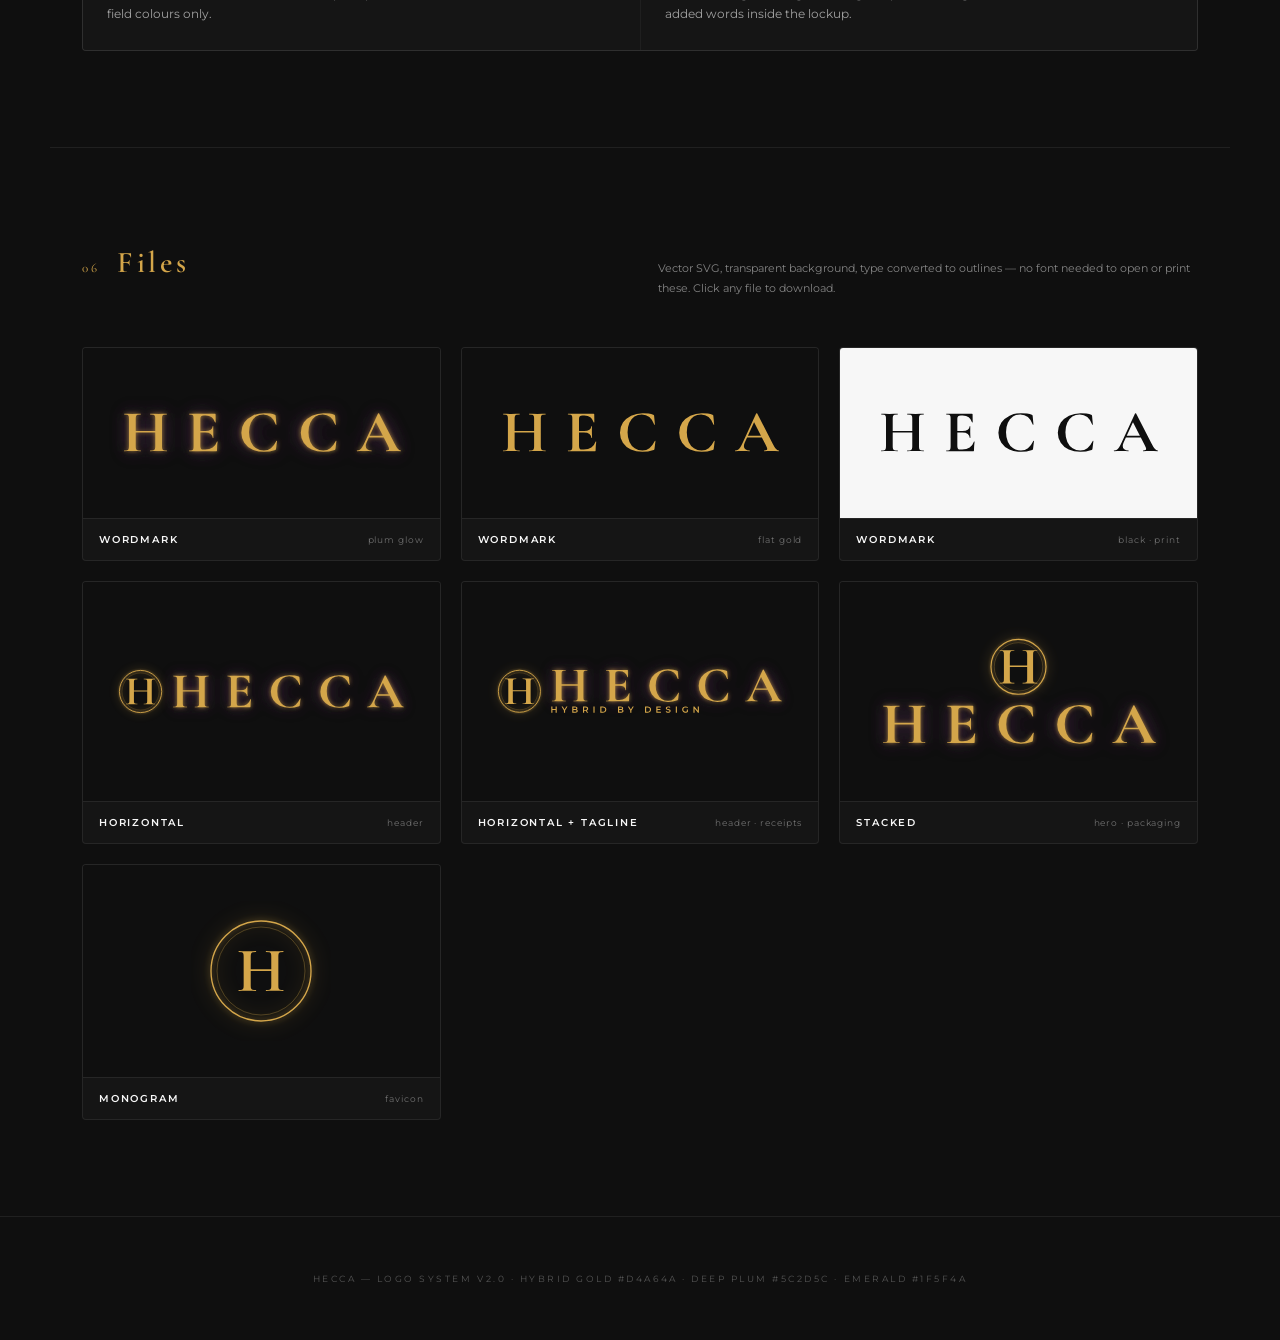
==== commit 382c85e0: "Add horizontal lockup with the Hybrid By Design tagline - hecca-lockup-horizontal-tagline-plum.svg: " ====
--- a/logo.html
+++ b/logo.html
@@ -700,6 +700,13 @@
       <div class="tile-meta"><span class="tile-name">Horizontal</span><span class="tile-desc">header</span></div>
     </a>
 
+    <a class="tile" href="logos/hecca-lockup-horizontal-tagline-plum.svg" download>
+      <div class="tile-stage stage-black" style="min-height:170px">
+        <img src="logos/hecca-lockup-horizontal-tagline-plum.svg" alt="HECCA horizontal lockup with the Hybrid By Design tagline" style="max-width:100%;max-height:110px" />
+      </div>
+      <div class="tile-meta"><span class="tile-name">Horizontal + Tagline</span><span class="tile-desc">header · receipts</span></div>
+    </a>
+
     <a class="tile" href="logos/hecca-lockup-stacked-plum.svg" download>
       <div class="tile-stage stage-black" style="min-height:170px">
         <img src="logos/hecca-lockup-stacked-plum.svg" alt="HECCA stacked lockup" style="max-width:100%;max-height:150px" />
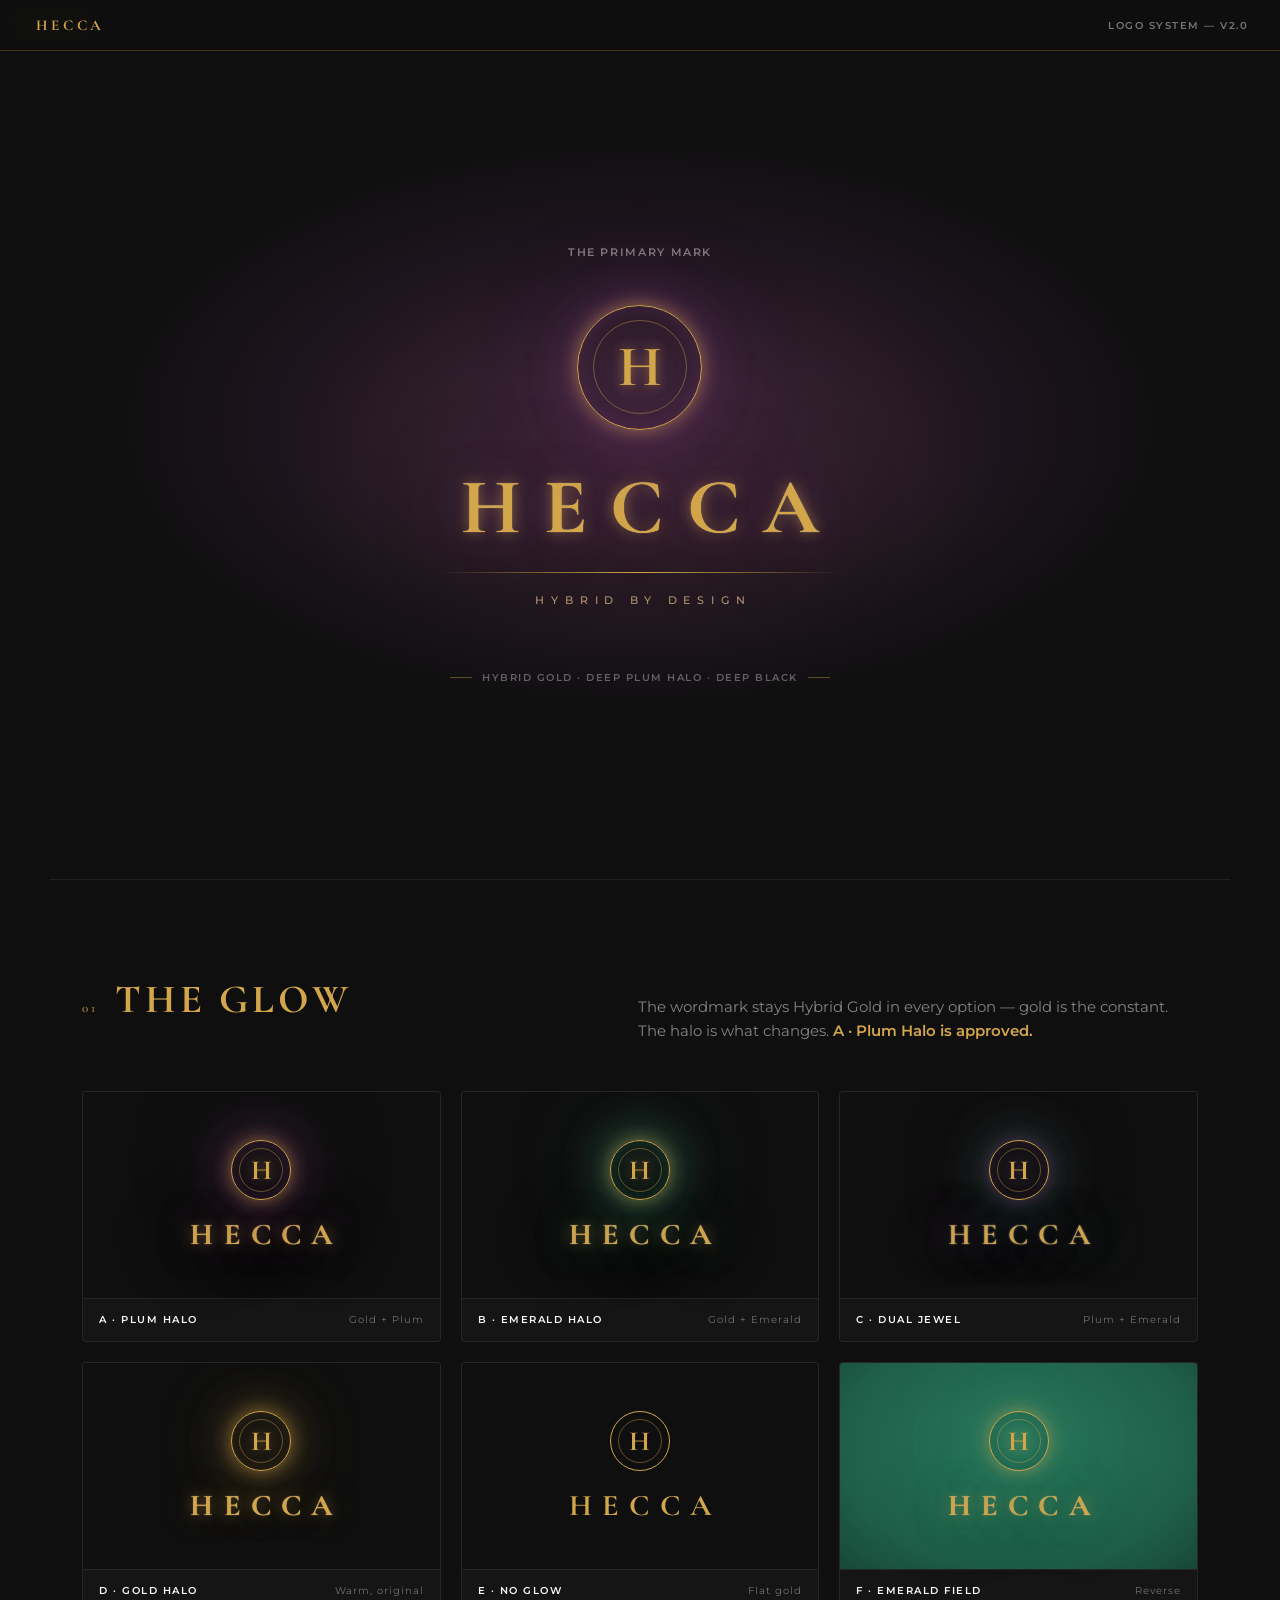
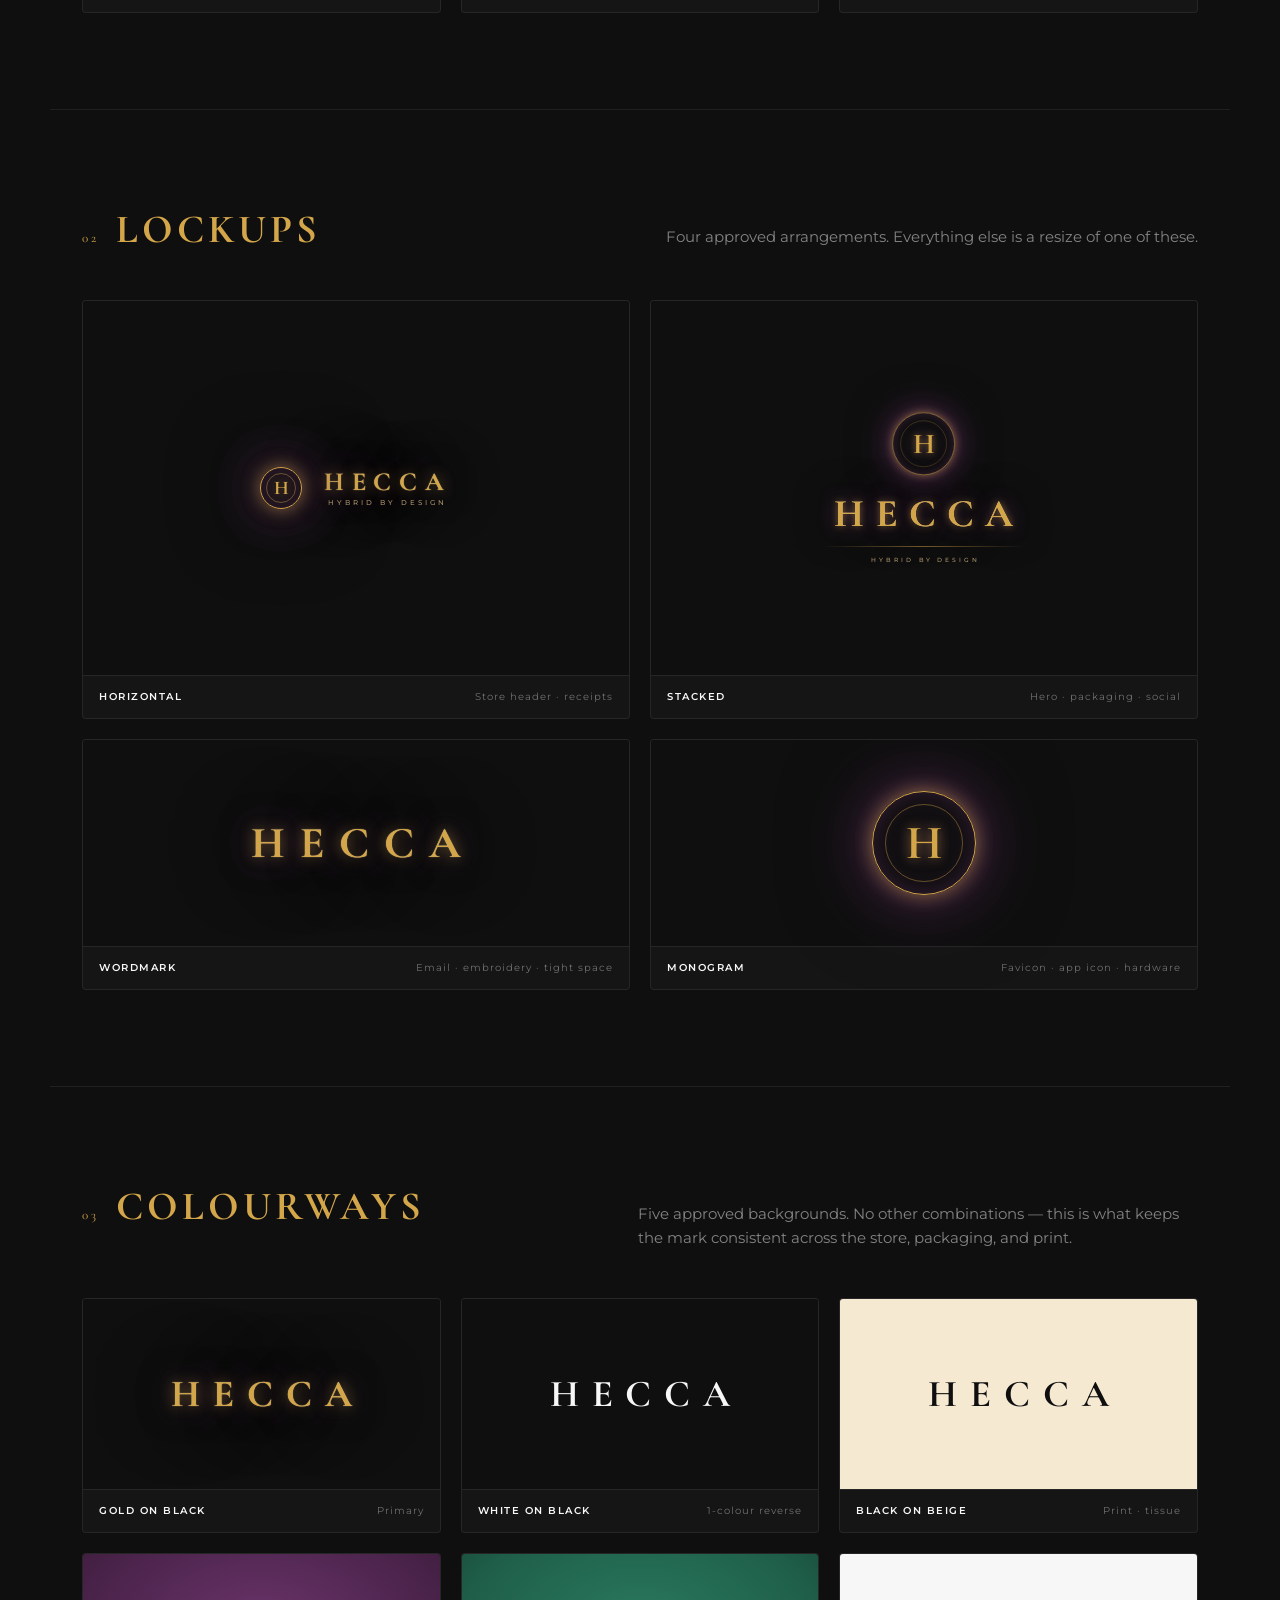
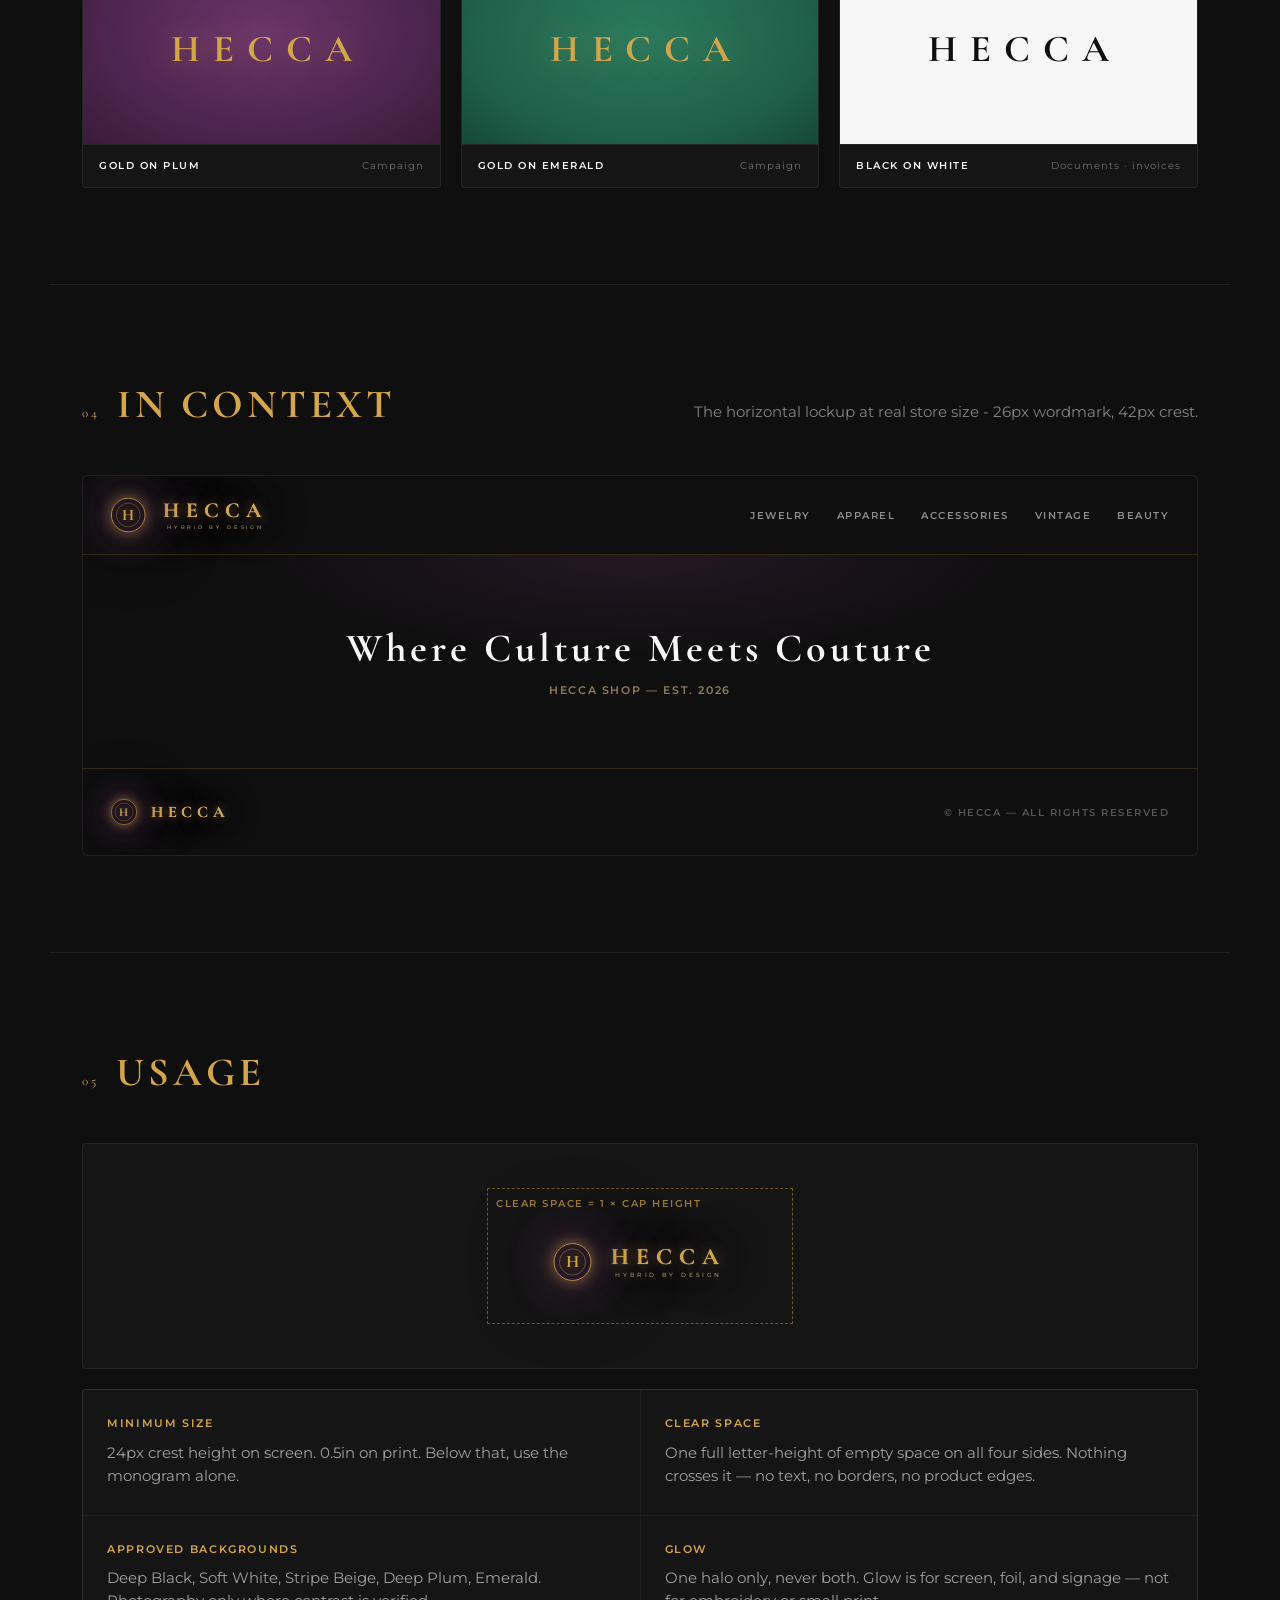
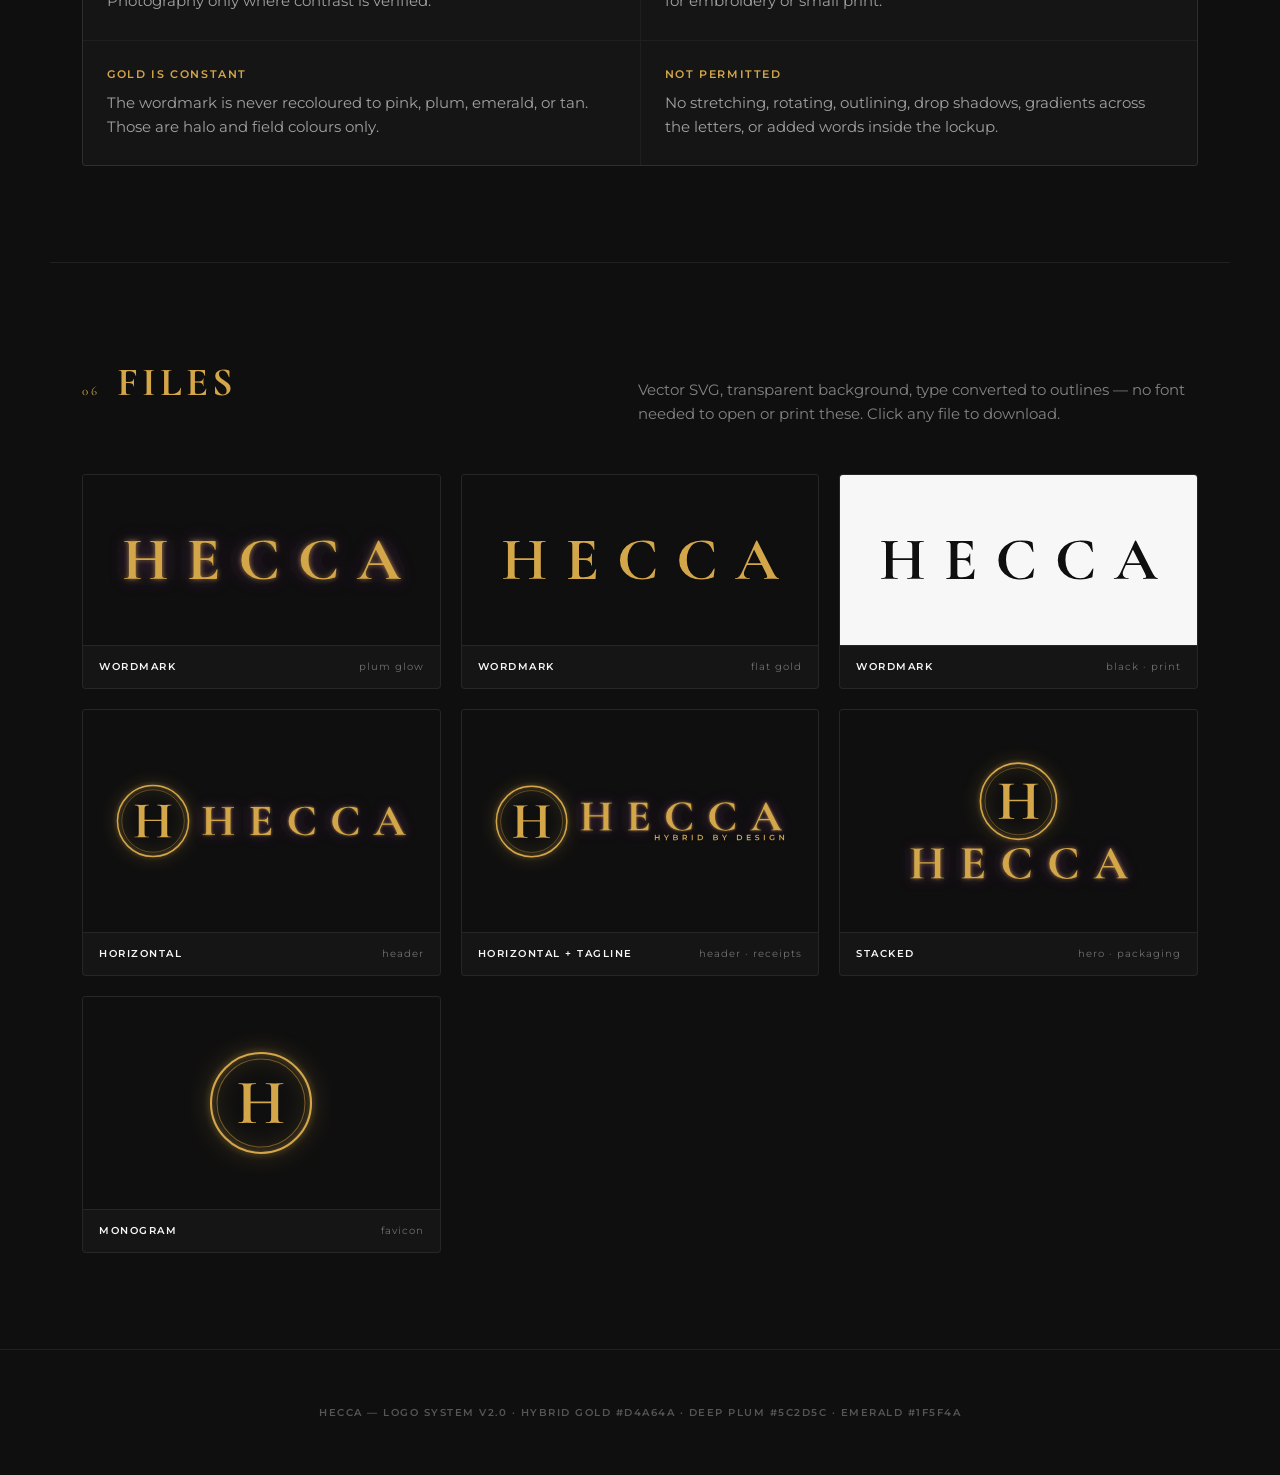
==== commit acc95f7e: "Logo: brand type scale in CSS, larger crest, right-aligned tagline - logo.html: hard-code the guide'" ====
--- a/logo.html
+++ b/logo.html
@@ -20,6 +20,90 @@
     --emerald-hi:#3E8C6E;
     --card:#151515;
     --line:rgba(212,166,74,.28);
+
+    /* ---- Families (brand guide 05) ---- */
+    --font-display:'Cormorant Garamond', Georgia, serif;
+    --font-body:'Montserrat', Arial, sans-serif;
+
+    /* ---- Type scale, hard-coded from the brand guide's hierarchy ---- */
+    /* H1 — Hero        Cormorant Garamond 700 · 64–80px · 0.3em  */
+    --h1-size:clamp(64px, 7.2vw, 80px);
+    --h1-weight:700;
+    --h1-track:.3em;
+    --h1-leading:1.1;
+
+    /* H2 — Section     Cormorant Garamond 700 · 32–40px · 0.1em  */
+    --h2-size:clamp(32px, 3.6vw, 40px);
+    --h2-weight:700;
+    --h2-track:.1em;
+    --h2-leading:1.15;
+
+    /* Body             Montserrat 400 · 14–16px · normal        */
+    --body-size:clamp(14px, 1.15vw, 16px);
+    --body-weight:400;
+    --body-track:normal;
+    --body-leading:1.6;
+
+    /* Pull Quote       Cormorant Garamond Italic 400 · 22–28px  */
+    --quote-size:clamp(22px, 2.4vw, 28px);
+    --quote-weight:400;
+    --quote-track:normal;
+    --quote-leading:1.5;
+
+    /* Label            Montserrat 600 · 10–12px · 0.15em        */
+    --label-size:clamp(10px, .85vw, 12px);
+    --label-weight:600;
+    --label-track:.15em;
+    --label-leading:1.4;
+  }
+
+  /* ---- Type utilities: use these instead of ad-hoc sizes ---- */
+  .t-h1{
+    font-family:var(--font-display);
+    font-weight:var(--h1-weight);
+    font-size:var(--h1-size);
+    letter-spacing:var(--h1-track);
+    line-height:var(--h1-leading);
+    text-transform:uppercase;
+  }
+  .t-h2{
+    font-family:var(--font-display);
+    font-weight:var(--h2-weight);
+    font-size:var(--h2-size);
+    letter-spacing:var(--h2-track);
+    line-height:var(--h2-leading);
+    text-transform:uppercase;
+  }
+  .t-body{
+    font-family:var(--font-body);
+    font-weight:var(--body-weight);
+    font-size:var(--body-size);
+    letter-spacing:var(--body-track);
+    line-height:var(--body-leading);
+  }
+  .t-quote{
+    font-family:var(--font-display);
+    font-style:italic;
+    font-weight:var(--quote-weight);
+    font-size:var(--quote-size);
+    letter-spacing:var(--quote-track);
+    line-height:var(--quote-leading);
+  }
+  .t-label{
+    font-family:var(--font-body);
+    font-weight:var(--label-weight);
+    font-size:var(--label-size);
+    letter-spacing:var(--label-track);
+    line-height:var(--label-leading);
+    text-transform:uppercase;
+  }
+  .t-label-sm{
+    font-family:var(--font-body);
+    font-weight:var(--label-weight);
+    font-size:10px;
+    letter-spacing:.15em;
+    line-height:1.4;
+    text-transform:uppercase;
   }
   *{box-sizing:border-box;margin:0;padding:0}
   html{scroll-behavior:smooth}
@@ -46,7 +130,9 @@
     padding-left:.26em;
   }
   .tb-label{
-    font-size:9px;letter-spacing:.32em;text-transform:uppercase;
+    font-family:var(--font-body);
+    font-weight:var(--label-weight);
+    font-size:10px;letter-spacing:.15em;text-transform:uppercase;
     color:rgba(247,247,247,.45);
   }
 
@@ -65,12 +151,18 @@
   }
   .hero-inner{position:relative;z-index:1;display:flex;flex-direction:column;align-items:center}
   .eyebrow{
-    font-size:9px;letter-spacing:.45em;text-transform:uppercase;
+    font-family:var(--font-body);
+    font-weight:var(--label-weight);
+    font-size:var(--label-size);letter-spacing:var(--label-track);
+    line-height:var(--label-leading);text-transform:uppercase;
     color:rgba(247,247,247,.45);margin-bottom:44px;
   }
   .stamp{
     margin-top:64px;display:flex;gap:10px;align-items:center;
-    font-size:9px;letter-spacing:.3em;text-transform:uppercase;
+    font-family:var(--font-body);
+    font-weight:var(--label-weight);
+    font-size:10px;letter-spacing:.15em;
+    line-height:1.4;text-transform:uppercase;
     color:rgba(247,247,247,.35);
   }
   .stamp i{width:22px;height:1px;background:rgba(212,166,74,.4);display:block}
@@ -167,7 +259,7 @@
   .lx .wordmark{font-size:30px}
 
   /* ---- stacked (hero) ---- */
-  .lockup.stacked .crest{font-size:clamp(64px,9vw,104px);margin-bottom:38px}
+  .lockup.stacked .crest{font-size:clamp(67px,13.6vw,125px);margin-bottom:38px}
   .lockup.stacked .wordmark{font-size:clamp(42px,8.5vw,78px);letter-spacing:.30em;padding-left:.30em}
   .lockup.stacked .wordmark + .hair{width:100%;margin:26px 0 20px}
   .lockup.stacked .tagline{font-size:11px;letter-spacing:.62em;padding-left:.62em}
@@ -176,10 +268,14 @@
   .lockup.horizontal{
     flex-direction:row;align-items:center;gap:14px;
   }
-  .lockup.horizontal .crest{font-size:44px;margin-bottom:0}
+  .lockup.horizontal .crest{font-size:42px;margin-bottom:0}
   .lockup.horizontal .wordmark{font-size:26px;letter-spacing:.30em;padding-left:.30em}
-  .lockup.horizontal .stack{display:flex;flex-direction:column;gap:4px}
-  .lockup.horizontal .tagline{font-size:6.5px;letter-spacing:.46em;padding-left:.46em}
+  .lockup.horizontal .stack{display:flex;flex-direction:column;gap:4px;align-items:stretch}
+  .lockup.horizontal .tagline{
+    font-size:6.5px;letter-spacing:.46em;
+    padding-left:0;padding-right:.74em;
+    text-align:right;
+  }
 
   /* ============ SECTION SHELL ============ */
   section.block{
@@ -192,12 +288,22 @@
     color:var(--gold);letter-spacing:.2em;
   }
   .sec-title{
-    font-family:'Cormorant Garamond',serif;font-size:30px;
-    font-weight:600;letter-spacing:.12em;color:var(--gold);
+    font-family:var(--font-display);
+    font-weight:var(--h2-weight);
+    font-size:var(--h2-size);
+    letter-spacing:var(--h2-track);
+    line-height:var(--h2-leading);
+    text-transform:uppercase;
+    color:var(--gold);
   }
   .sec-note{
-    font-size:11px;line-height:1.8;color:rgba(247,247,247,.5);
-    max-width:540px;margin-left:auto;
+    font-family:var(--font-body);
+    font-weight:var(--body-weight);
+    font-size:var(--body-size);
+    letter-spacing:var(--body-track);
+    line-height:var(--body-leading);
+    color:rgba(247,247,247,.5);
+    max-width:560px;margin-left:auto;
   }
 
   /* ============ GRIDS ============ */
@@ -228,11 +334,31 @@
     padding:14px 16px;display:flex;justify-content:space-between;
     align-items:baseline;gap:10px;
   }
-  .tile-name{font-size:10px;letter-spacing:.18em;text-transform:uppercase;font-weight:600;color:var(--white)}
-  .tile-desc{font-size:9px;letter-spacing:.1em;color:rgba(247,247,247,.4);text-align:right}
+  .tile-name{
+    font-family:var(--font-body);
+    font-weight:var(--label-weight);
+    font-size:10px;
+    letter-spacing:.15em;
+    line-height:1.4;
+    text-transform:uppercase;
+    color:var(--white);
+  }
+  .tile-desc{
+    font-family:var(--font-body);
+    font-weight:400;
+    font-size:10px;
+    letter-spacing:.1em;
+    color:rgba(247,247,247,.4);
+    text-align:right;
+  }
   .badge{
     position:absolute;top:12px;left:12px;
-    font-size:8px;letter-spacing:.2em;text-transform:uppercase;
+    font-family:var(--font-body);
+    font-weight:var(--label-weight);
+    font-size:10px;
+    letter-spacing:.15em;
+    line-height:1.4;
+    text-transform:uppercase;
     padding:4px 8px;border-radius:2px;
     background:rgba(212,166,74,.14);color:var(--gold);
     border:1px solid rgba(212,166,74,.3);
@@ -268,7 +394,9 @@
   }
   .mock-nav{display:flex;gap:26px}
   .mock-nav span{
-    font-size:8.5px;letter-spacing:.22em;text-transform:uppercase;
+    font-family:var(--font-body);
+    font-weight:var(--label-weight);
+    font-size:10px;letter-spacing:.15em;text-transform:uppercase;
     color:rgba(247,247,247,.55);
   }
   .mock-body{
@@ -278,10 +406,18 @@
       var(--black);
   }
   .mock-body .display{
-    font-size:34px;font-weight:600;letter-spacing:.16em;color:var(--white);
+    font-family:var(--font-display);
+    font-weight:var(--h2-weight);
+    font-size:var(--h2-size);
+    letter-spacing:var(--h2-track);
+    line-height:var(--h2-leading);
+    color:var(--white);
   }
   .mock-body p{
-    font-size:9px;letter-spacing:.3em;text-transform:uppercase;
+    font-family:var(--font-body);
+    font-weight:var(--label-weight);
+    font-size:var(--label-size);letter-spacing:var(--label-track);
+    line-height:var(--label-leading);text-transform:uppercase;
     color:rgba(200,169,126,.7);margin-top:12px;
   }
   .mock-footer{
@@ -289,7 +425,9 @@
     padding:22px 28px;border-top:1px solid rgba(212,166,74,.18);
   }
   .mock-footer small{
-    font-size:8px;letter-spacing:.18em;text-transform:uppercase;
+    font-family:var(--font-body);
+    font-weight:var(--label-weight);
+    font-size:10px;letter-spacing:.15em;text-transform:uppercase;
     color:rgba(247,247,247,.3);
   }
 
@@ -302,10 +440,22 @@
   @media(max-width:760px){.rules{grid-template-columns:1fr}}
   .rule-cell{background:var(--card);padding:26px 24px}
   .rule-cell h4{
-    font-size:9px;letter-spacing:.24em;text-transform:uppercase;
-    color:var(--gold);margin-bottom:10px;font-weight:600;
-  }
-  .rule-cell p{font-size:11.5px;line-height:1.75;color:rgba(247,247,247,.62)}
+    font-family:var(--font-body);
+    font-weight:var(--label-weight);
+    font-size:var(--label-size);
+    letter-spacing:var(--label-track);
+    line-height:var(--label-leading);
+    text-transform:uppercase;
+    color:var(--gold);margin-bottom:10px;
+  }
+  .rule-cell p{
+    font-family:var(--font-body);
+    font-weight:var(--body-weight);
+    font-size:var(--body-size);
+    letter-spacing:var(--body-track);
+    line-height:var(--body-leading);
+    color:rgba(247,247,247,.62);
+  }
   .dont{color:rgba(247,247,247,.42)}
 
   /* clear space diagram */
@@ -319,8 +469,11 @@
     border:1px dashed rgba(212,166,74,.45);
   }
   .cs-label{
-    position:absolute;font-size:8px;letter-spacing:.2em;
-    text-transform:uppercase;color:rgba(212,166,74,.7);
+    position:absolute;
+    font-family:var(--font-body);
+    font-weight:var(--label-weight);
+    font-size:10px;letter-spacing:.15em;
+    line-height:1.4;text-transform:uppercase;color:rgba(212,166,74,.7);
   }
 
   footer.page-foot{
@@ -328,7 +481,9 @@
     border-top:1px solid rgba(255,255,255,.07);
   }
   footer.page-foot p{
-    font-size:9px;letter-spacing:.28em;text-transform:uppercase;
+    font-family:var(--font-body);
+    font-weight:var(--label-weight);
+    font-size:10px;letter-spacing:.15em;text-transform:uppercase;
     color:rgba(247,247,247,.3);
   }
 </style>
@@ -577,7 +732,7 @@
     <span class="sec-num">04</span>
     <h2 class="sec-title">In Context</h2>
     <p class="sec-note">
-      The horizontal lockup at real store size — 26px wordmark, 44px crest.
+      The horizontal lockup at real store size - 26px wordmark, 42px crest.
     </p>
   </div>
 
@@ -607,7 +762,7 @@
           <div class="wordmark">HECCA</div>
         </div>
       </div>
-      <small>© HECCA — The Standard of Hybrid Luxury</small>
+      <small>© HECCA — ALL RIGHTS RESERVED</small>
     </div>
   </div>
 </section>
